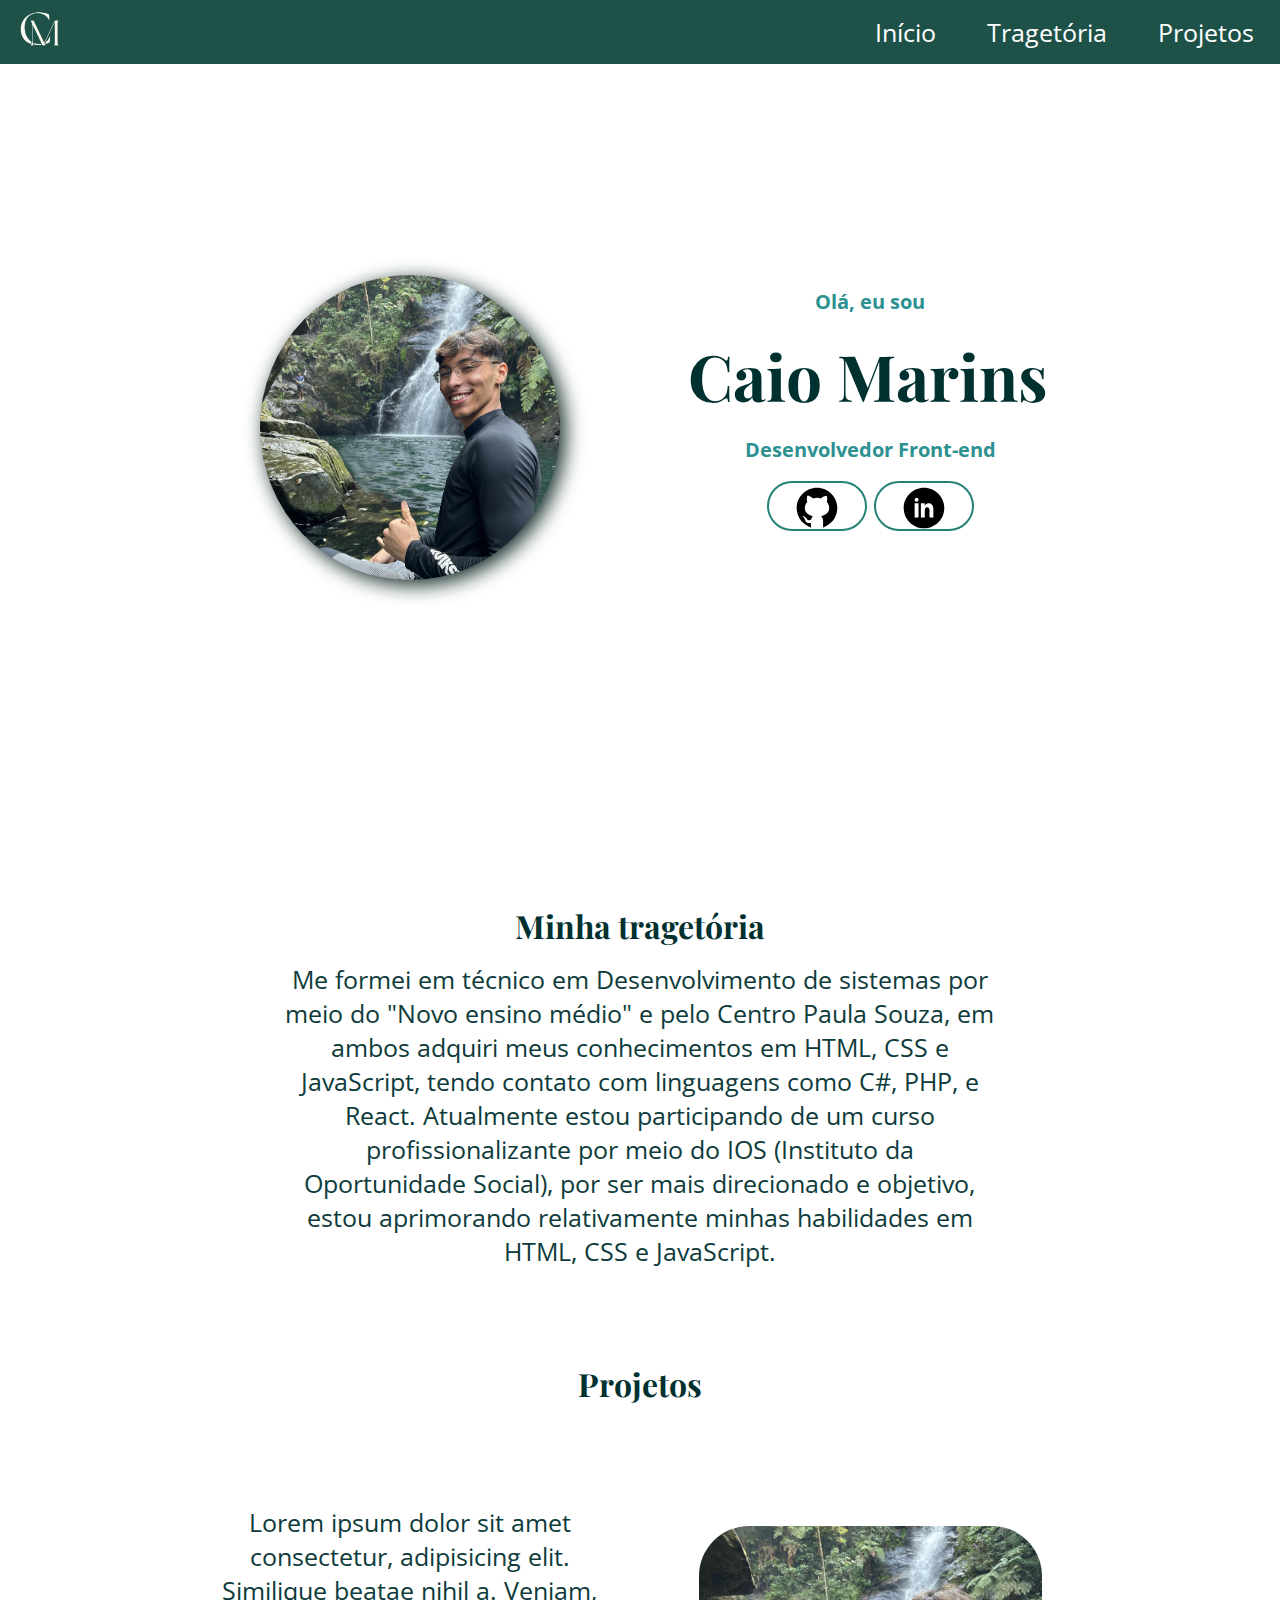
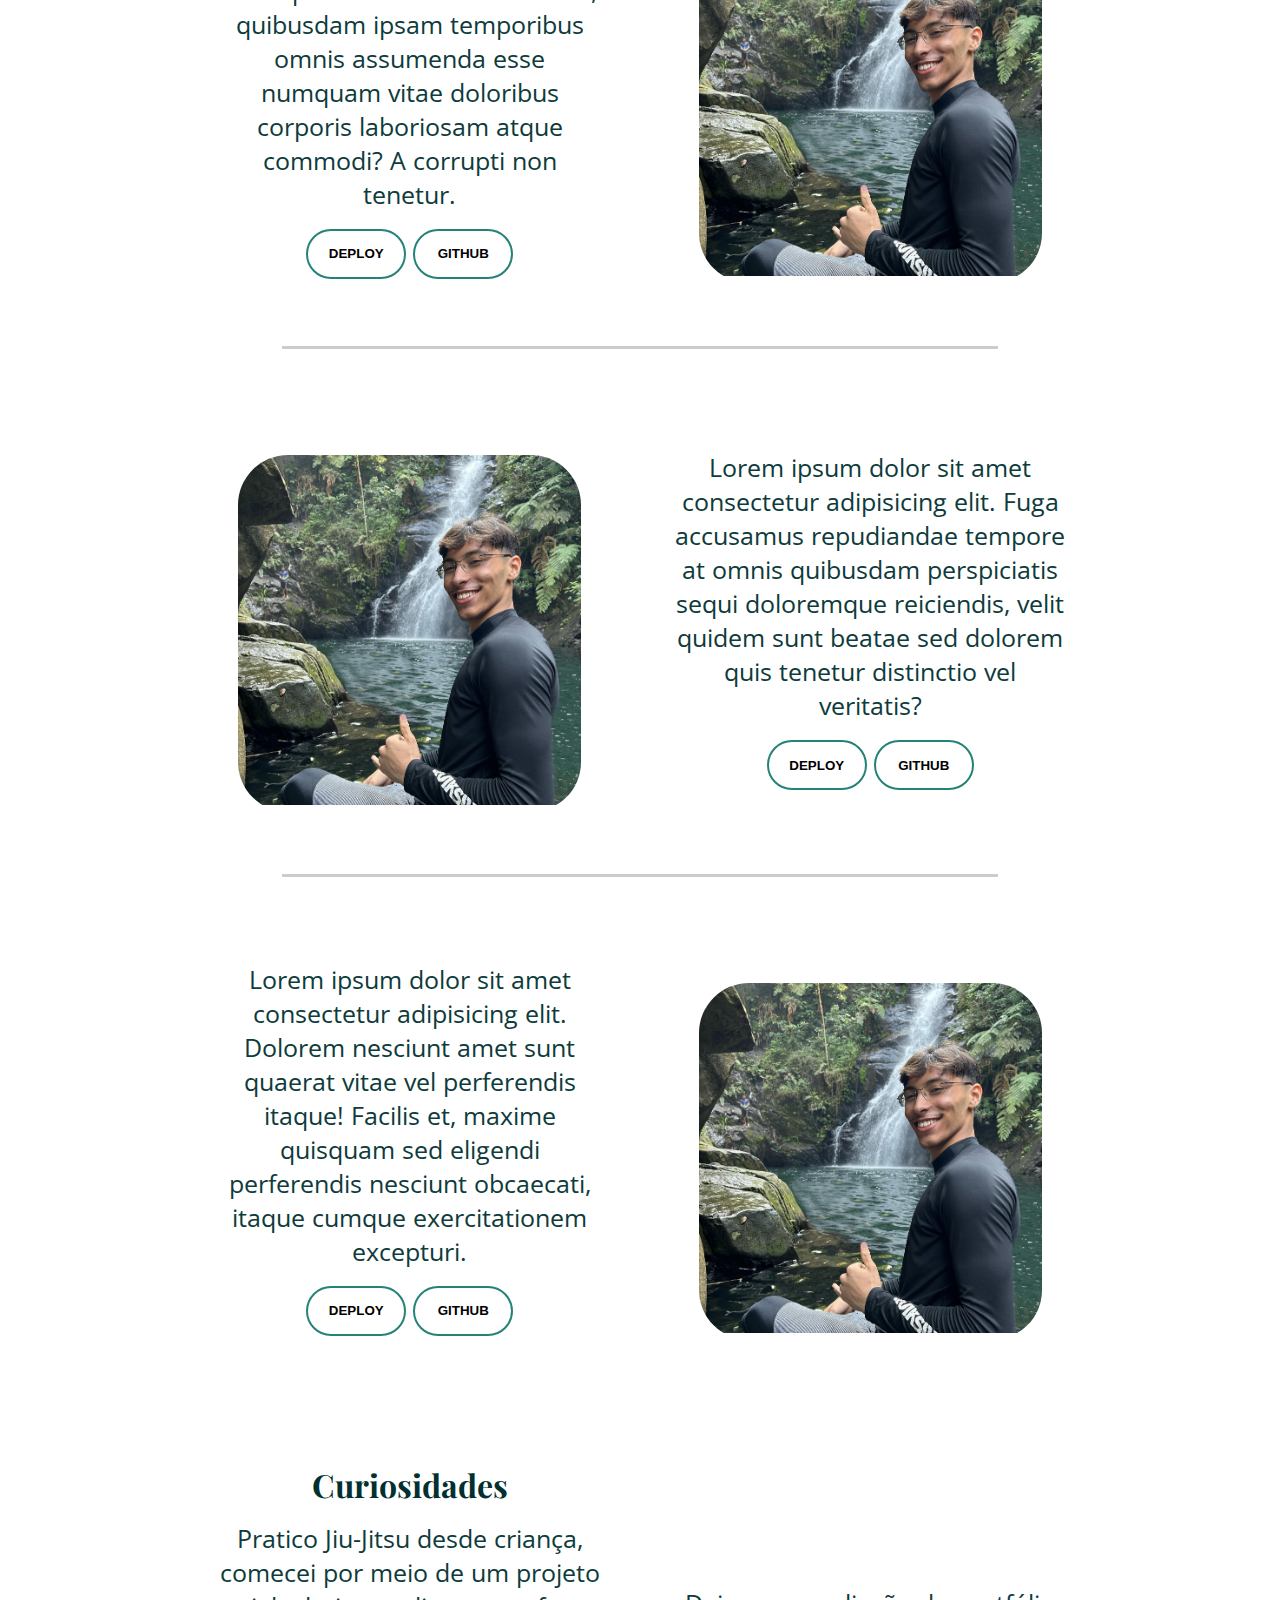
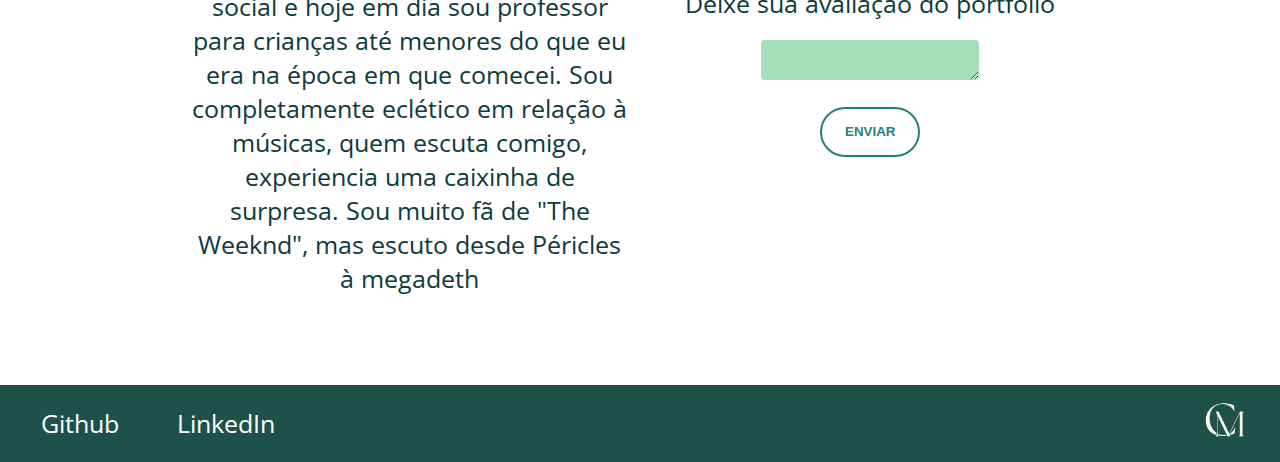
==== index.html @ 60c6ee81 "ajuste ordem dos projetos e responsividade da sessão" ====
<!DOCTYPE html>
<html lang="pt-br">

<head>
    <meta charset="UTF-8">
    <meta name="viewport" content="width=device-width, initial-scale=1.0">
    <title>Caio Marins</title>
    <link rel="stylesheet" href="./css/style.css">
    <link rel="stylesheet" href="./css/mediaquery.css">
</head>

<body>
    <header id="home">
        <nav >
            <a href="./index.html"><img src="./img/logo.png" class="logo" alt="logo"></a>
            <ul>
                <li><a href="#home">Início</a></li>
                <li><a href="#tragetoria">Tragetória</a></li>
                <li><a href="#projetos">Projetos</a></li>
            </ul>
        </nav>
    </header>
    <main>
        <div class="foto">
            <!-- primeiro quadrante do  grid -->
            <img src="./img/caio.png" alt="foto">
        </div>
        <section id="sobreMim">
            <!-- segundo quadrante do  grid -->
            <p class="dev">Olá, eu sou</p>
            <h1 class="cursor">Caio Marins</h1>
            <p class="dev">Desenvolvedor Front-end
            </p>
            <button>
                <a href="https://github.com/CaioMarinss" target="_blank"><svg xmlns="http://www.w3.org/2000/svg" x="0px"
                        y="0px" width="50px" height="50px" viewBox="0 0 64 64">
                        <path
                            d="M32 6C17.641 6 6 17.641 6 32c0 12.277 8.512 22.56 19.955 25.286-.592-.141-1.179-.299-1.755-.479V50.85c0 0-.975.325-2.275.325-3.637 0-5.148-3.245-5.525-4.875-.229-.993-.827-1.934-1.469-2.509-.767-.684-1.126-.686-1.131-.92-.01-.491.658-.471.975-.471 1.625 0 2.857 1.729 3.429 2.623 1.417 2.207 2.938 2.577 3.721 2.577.975 0 1.817-.146 2.397-.426.268-1.888 1.108-3.57 2.478-4.774-6.097-1.219-10.4-4.716-10.4-10.4 0-2.928 1.175-5.619 3.133-7.792C19.333 23.641 19 22.494 19 20.625c0-1.235.086-2.751.65-4.225 0 0 3.708.026 7.205 3.338C28.469 19.268 30.196 19 32 19s3.531.268 5.145.738c3.497-3.312 7.205-3.338 7.205-3.338.567 1.474.65 2.99.65 4.225 0 2.015-.268 3.19-.432 3.697C46.466 26.475 47.6 29.124 47.6 32c0 5.684-4.303 9.181-10.4 10.4 1.628 1.43 2.6 3.513 2.6 5.85v8.557c-.576.181-1.162.338-1.755.479C49.488 54.56 58 44.277 58 32 58 17.641 46.359 6 32 6zM33.813 57.93C33.214 57.972 32.61 58 32 58 32.61 58 33.213 57.971 33.813 57.93zM37.786 57.346c-1.164.265-2.357.451-3.575.554C35.429 57.797 36.622 57.61 37.786 57.346zM32 58c-.61 0-1.214-.028-1.813-.07C30.787 57.971 31.39 58 32 58zM29.788 57.9c-1.217-.103-2.411-.289-3.574-.554C27.378 57.61 28.571 57.797 29.788 57.9z">
                        </path>
                    </svg></a>
            </button>
            <button>
                <a href="https://www.linkedin.com/in/caio-marins-247633265/" target="_blank">
                    <svg xmlns="http://www.w3.org/2000/svg" x="0px" y="0px" width="50" height="50" viewBox="0 0 64 64">
                        <path
                            d="M32,6C17.641,6,6,17.641,6,32c0,14.359,11.641,26,26,26s26-11.641,26-26C58,17.641,46.359,6,32,6z M25,44h-5V26h5V44z M22.485,24h-0.028C20.965,24,20,22.888,20,21.499C20,20.08,20.995,19,22.514,19c1.521,0,2.458,1.08,2.486,2.499 C25,22.887,24.035,24,22.485,24z M44,44h-5v-9c0-3-1.446-4-3-4c-1.445,0-3,1-3,4v9h-5V26h5v3c0.343-0.981,1.984-3,5-3c4,0,6,3,6,8 V44z">
                        </path>
                    </svg>
                </a>
            </button>
        </section>
        <section id="tragetoria">
            <h2>Minha tragetória</h2>
            <p>Me formei em técnico em Desenvolvimento de sistemas por meio do "Novo ensino médio" e pelo Centro Paula
                Souza, em ambos adquiri meus conhecimentos em HTML, CSS e JavaScript, tendo contato com
                linguagens como C#, PHP, e React.
                Atualmente estou participando de um curso profissionalizante por meio do IOS (Instituto da Oportunidade
                Social), por ser mais direcionado e objetivo, estou aprimorando relativamente minhas habilidades em
                HTML, CSS e JavaScript.</p>
        </section>
        <section id="projetos">
            <h2>Projetos</h2>
            
                <div class="item-projeto" id="item1">
                    <img src="./img/caio.png" alt="foto do projeto">
                </div>
                <div class="item-texto" id="txt1">
                    <p>
                        Lorem ipsum dolor sit amet consectetur, adipisicing elit. Similique beatae nihil a. Veniam,
                        quibusdam ipsam temporibus omnis assumenda esse numquam vitae doloribus corporis laboriosam atque
                        commodi? A corrupti non tenetur.
                    </p>
                    <button>
                        <a href="https://github.com/CaioMarinss" target="_blank">Deploy</a> <!-- link do site no ar-->
                    </button>
                    <button>
                        <a href="https://github.com/CaioMarinss" target="_blank">Github</a> <!-- link do repositorio-->
                    </button>
                </div>

            <div class="divider " id="d1"></div>

            <div class="item-projeto" id="item2">
                <img src="./img/caio.png" alt="foto do projeto">
            </div>
            
            <div class="item-texto" id="txt2">
                <p>
                    Lorem ipsum dolor sit amet consectetur adipisicing elit. Fuga accusamus repudiandae tempore at omnis quibusdam perspiciatis sequi doloremque reiciendis, velit quidem sunt beatae sed dolorem quis tenetur distinctio vel veritatis?
                </p>
                <button>
                    <a href="https://github.com/CaioMarinss" target="_blank">Deploy</a> <!-- link do site no ar-->
                </button>
                <button>
                    <a href="https://github.com/CaioMarinss" target="_blank">Github</a> <!-- link do repositorio-->
                </button>
            </div>

            <div class="divider" id="d2"></div>

            <div class="item-projeto" id="item3">
                <img src="./img/caio.png" alt="foto do projeto">
            </div>
            <div class="item-texto" id="txt3">
                <p>
                    Lorem ipsum dolor sit amet consectetur adipisicing elit. Dolorem nesciunt amet sunt quaerat vitae vel perferendis itaque! Facilis et, maxime quisquam sed eligendi perferendis nesciunt obcaecati, itaque cumque exercitationem excepturi.
                </p>
                <button>
                    <a href="https://github.com/CaioMarinss" target="_blank">Deploy</a> <!-- link do site no ar-->
                </button>
                <button>
                    <a href="https://github.com/CaioMarinss" target="_blank">Github</a> <!-- link do repositorio-->
                </button>
            </div>
            
        </section>
        <section id="curiosidades">
            <h2>Curiosidades</h2>
            <p>Pratico Jiu-Jitsu desde criança, comecei por meio de um projeto social e hoje em dia sou professor para
                crianças até menores do que eu era na época em que comecei.
                Sou completamente eclético em relação à músicas, quem escuta comigo, experiencia uma caixinha de
                surpresa. Sou muito fã de "The Weeknd", mas escuto desde Péricles à megadeth</p>
        </section>
        <section id="contato">

            <form action="https://api.staticforms.xyz/submit" method="post">
                <label for="message">Deixe sua avaliação do portfólio</label> <br>
                <textarea name="message" id="message" cols="30" rows="10" required></textarea><br>
                <button type="submit">Enviar</button>

                <input type="hidden" name="accessKey" value="ad0e48c4-7fee-4f37-896e-e7212d69f35a">
                <input type="hidden" name="redirectTo"
                    value="https://caiomarinss.github.io/portfolio/html/obrigado.html">
            </form>
        </section>
    </main>
    <footer>
        <ul>
            <li><a href="https://github.com/CaioMarinss" target="_blank">Github</a></li>
            <li><a href="https://www.linkedin.com/in/caio-marins-247633265/" target="_blank">LinkedIn</a></li>
        </ul>
        <a href="./index.html"><img src="./img/logo.png" class="logo" alt="logo"></a>
    </footer>
</body>

</html>
---- css/style.css ----
@import url('https://fonts.googleapis.com/css2?family=Open+Sans:ital,wght@0,300..800;1,300..800&family=Playfair+Display:ital,wght@0,400..900;1,400..900&display=swap');

* {
    margin: 0;
    padding: 0;
    box-sizing: border-box;
    /* cores de background */
    --background: #1e5249;
    --background-body: #ffffff;
    --background-button: white;
    /* cores de texto */
    --titles-color: #013030;
    --p-color: #2e9191;
    --details-color: white;
    /* demais */
    --button-border: rgba(36, 130, 119, 1);
}

body {
    display: flex;
    flex-direction: column;
    flex: 1;
    /* background: rgb(153, 226, 180);
    background: radial-gradient(circle, rgba(153, 226, 180, 1) 11%, rgb(27, 100, 92) 100%); */
    background-color: var(--background-body);
    color: #0e3b3b;
    font-family: "Open Sans", sans-serif;
    font-size: 25px;
}

nav {
    position: fixed;
    width: 100vw;
    display: flex;
    background-color: var(--background);
    justify-content: space-between;
    align-items: center;
    z-index: 1;

    & ul {
        display: flex;
        align-items: center;
    }
}



main {
    display: grid;
    gap: 25px;
    row-gap: 5vh;
    margin: 0 auto 10vh;
    width: 70vw;
    grid-template-columns: 1fr 1fr;
    grid-template-rows: 90vh 1fr auto 1fr;
    text-align: center;
    align-items: center;

    & .foto {
        display: flex;
        flex-direction: column;
        align-items: center;
        justify-content: center;

        & img {
            max-width: 450px;
            border-radius: 100%;
            filter: drop-shadow(5px 5px 10px #0e2723);
        }
    }

    /* posições no grid */
    & #sobreMim {

        grid-column: 2/3;
        grid-row: 1/2;
    }

    & #tragetoria {
        grid-column: 1/3;
        grid-row: 2/3;
    }

    & #projetos {
        grid-column: 1/3;
        grid-row: 3/4;
    }
}

footer {
    background-color: var(--background);
    padding: 15px;
    color: var(--details-color);
    display: flex;
    justify-content: space-between;
    align-items: center;

    & .logo {
        margin-right: 20px;
    }
}


h1,
h2 {
    color: var(--titles-color);
    font-family: "Playfair Display", serif;
}

h1 {
    font-size: 4rem;
    animation:
        saltos 5s steps(30) 1s 1 normal both,
        piscapisca 700ms infinite normal;
}

h2 {
    font-size: 2rem;
    margin: 15px auto;

}

a {
    text-decoration: none;
    color: var(--details-color);

}

li {
    display: inline;
    margin: 15px 2vw;

}

button {

    display: inline-block;
    cursor: pointer;
    border-radius: 500px;
    border: 2px solid var(--button-border);
    min-width: 100px;
    text-transform: uppercase;
    font-weight: 700;
    text-align: center;
    background-color: var(--background-button);
    height: 50px;
    color: var(--button-border);

    &:hover {
        transition: transform .2s;
        transform: scale(1.2);
    }
}





textarea {

    width: 50%;
    color: rgb(36, 35, 42);
    height: 40px;
    border-radius: 4px;
    border: none;
    background: rgb(163, 224, 185);
    transition: all 0.1s ease 0s;
    margin: 20px auto;
}

#tragetoria {
    width: 80%;
    margin: 0 auto;
}

#projetos {
    display: grid;
    grid-template-columns: 1fr 1fr;
    grid-template-rows: auto 1fr auto 1fr auto 1fr;
    grid-template-areas: 
    "h2 h2"
    "item2 item1"
    "divider1 divider1"
    "item3 item4    "
    "divider2 divider2"
    "item6 item5"
    ;
    /*Attencion*/
    gap: 25px;
    row-gap: 5vh;
    margin: 0 auto 5vh;
    text-align: center;
    align-items: center;

    & .item-projeto {
        border-radius: 50px;
        overflow: hidden;
        margin: 10% auto 0;
        & img{
            max-width: 350px;
            max-height: 350px;
        }


        & .card {
            overflow: hidden;
            color: #000;
            background-color: #000;
            width: 350px;
        }

        & .card__img {
            width: 100%;
            height: 100%;
            object-fit: cover;
        }

    }

    & .item-texto {
        padding: 5%;
        margin: 0 auto;

        & button>a {
            color: #000;
            font-weight: 750;
        }
    }

    & #item1{
        grid-area: item1;
    }
    & #txt1{
        grid-area: item2;
    }
    & #item2{
        grid-area: item3;
    }
    & #txt2{
        grid-area: item4;
    }
    & #item3{
        grid-area: item5;
    }
    & #txt3{
        grid-area: item6;
    }
    & .divider {
    grid-column: 1/3;
    height: 3px;
    width: 80%;
    background-color: rgba(0, 0, 0, .2);
    margin: 0 auto;
    }
    & #d1{
        grid-column: 1/3;
        grid-area: divider1;
    }
    & #d2{
        grid-column: 1/3;
        grid-area: divider2;
    }
    

    & p{
        margin: 2vh auto;
    }

    & h2 {
        grid-column: 1/3;
    }

}


.logo {
    max-width: 50px;
    height: 40px;
    margin-left: 20px;
}

.dev {
    font-weight: 700;
    color: var(--p-color);
    position: relative;
    margin: 2vh auto;
    width: 80%;

}

.cursor {
    position: relative;
    margin: 0 auto;
    border-right: 5px solid rgba(255, 255, 255, .75);
    white-space: nowrap;
    overflow: hidden;
}

/* animações */
@keyframes saltos {
    from {
        width: 0;
    }

    to {
        width: 100%;
    }
}

@keyframes piscapisca {
    from {
        border-right-color: rgba(255, 255, 255, .75);
    }

    to {
        border-right-color: transparent;
    }
}
---- css/mediaquery.css ----
/* media queryes */
@media (max-width: 1300px) {
    main {
        & .foto {
            & img {
                margin-top: 5vh;
                max-width: 300px;
            }
        }

        & .dev {
            font-size: 20px;
        }
    }
}

@media (max-width: 1100px) {
    nav {
        position: relative;
    }

    main {
        display: inline;

        & .foto {
            & img {
                max-width: 250px;
            }
        }

        & h1 {
            font-size: 3.5rem;
        }

        & section {
            margin: 10% auto;
        }

        & #projetos {
            display: inline;

            & .item-projeto>img {
                border-radius: 50px;
                max-width: 300px;
                max-height: 300px;
            }
        }
    }

    body {
        font-size: 20px;
    }
}

@media (max-width: 600px) {
    main {
        & .foto>img {
            max-width: 200px;
        }

        & h1 {
            font-size: 2.5rem;
        }
        & #projetos {
            display: inline;
    
            & .item-projeto > img {
                border-radius: 50px;
                max-width: 200px;
                max-height: 200px;
            }
        }
    }
    
    body {
        font-size: 15px;
    }

    #salsicha {
        max-width: 255px;
    }
}
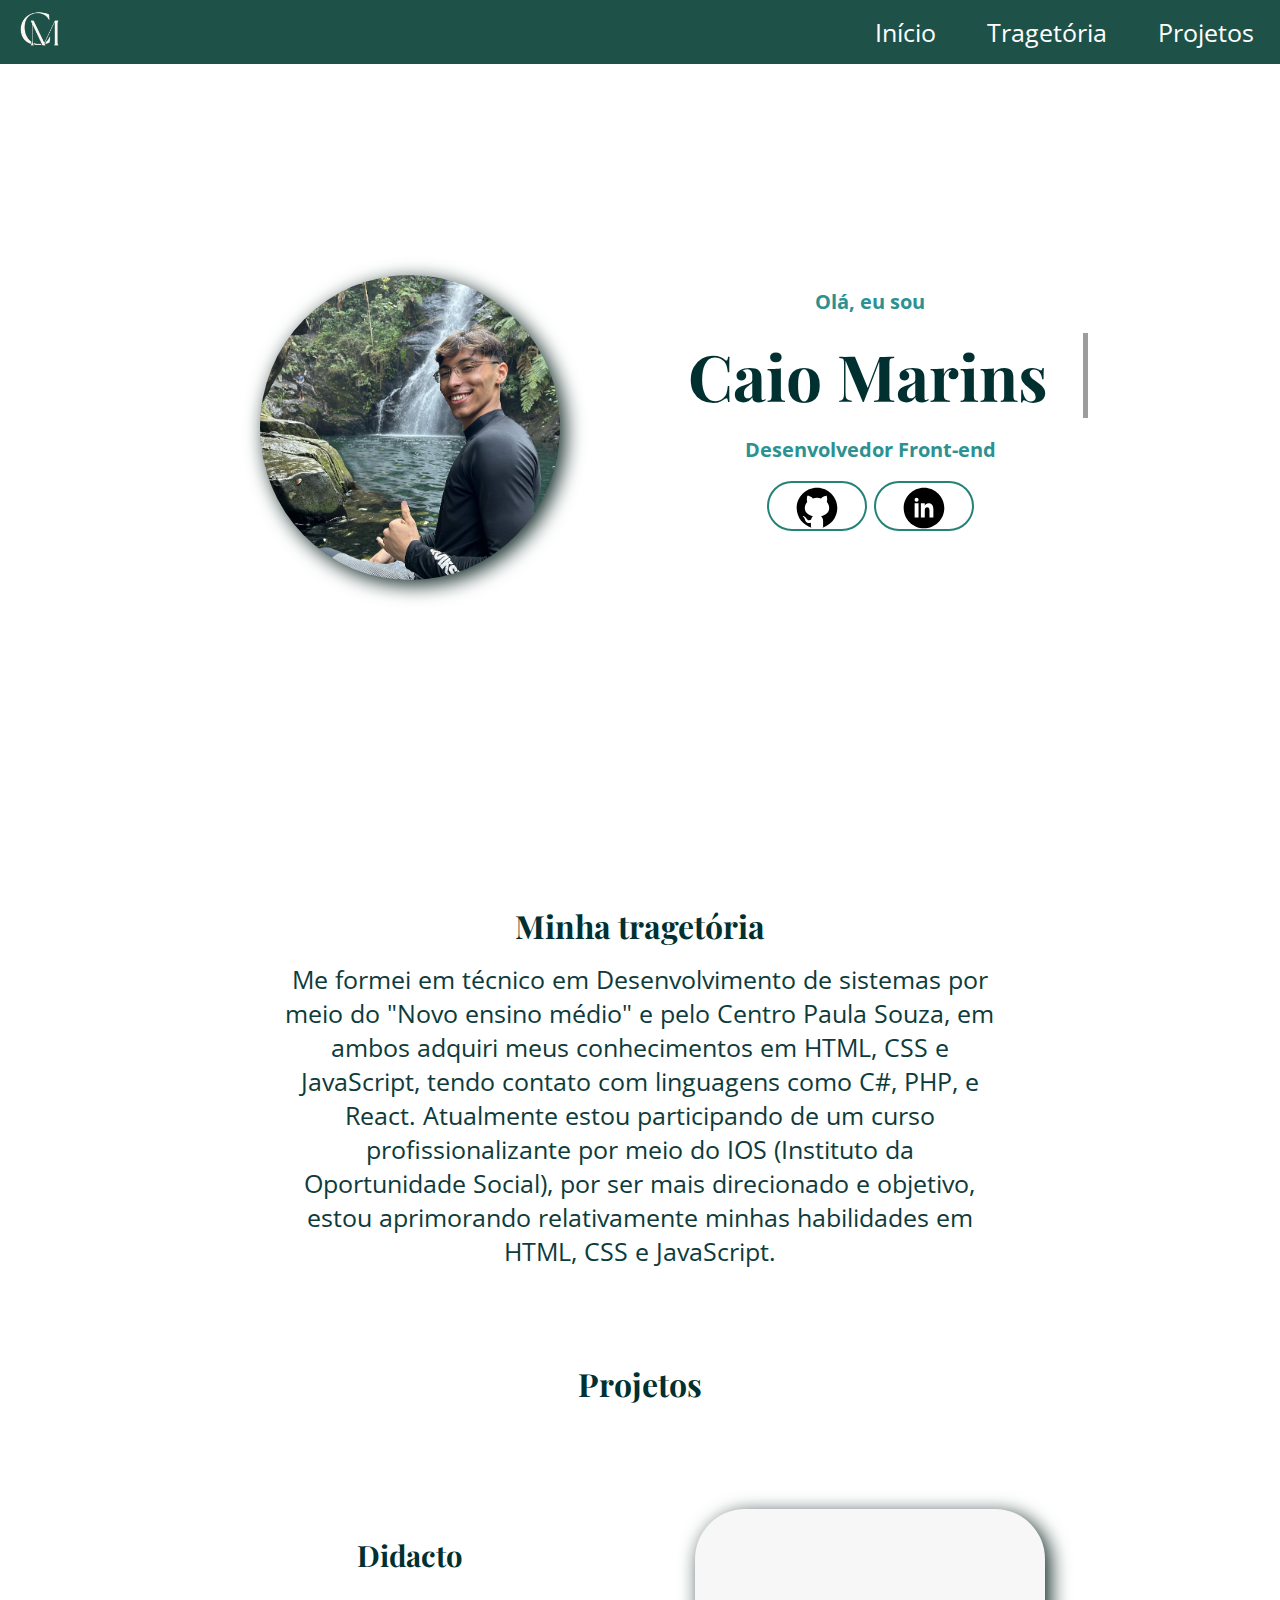
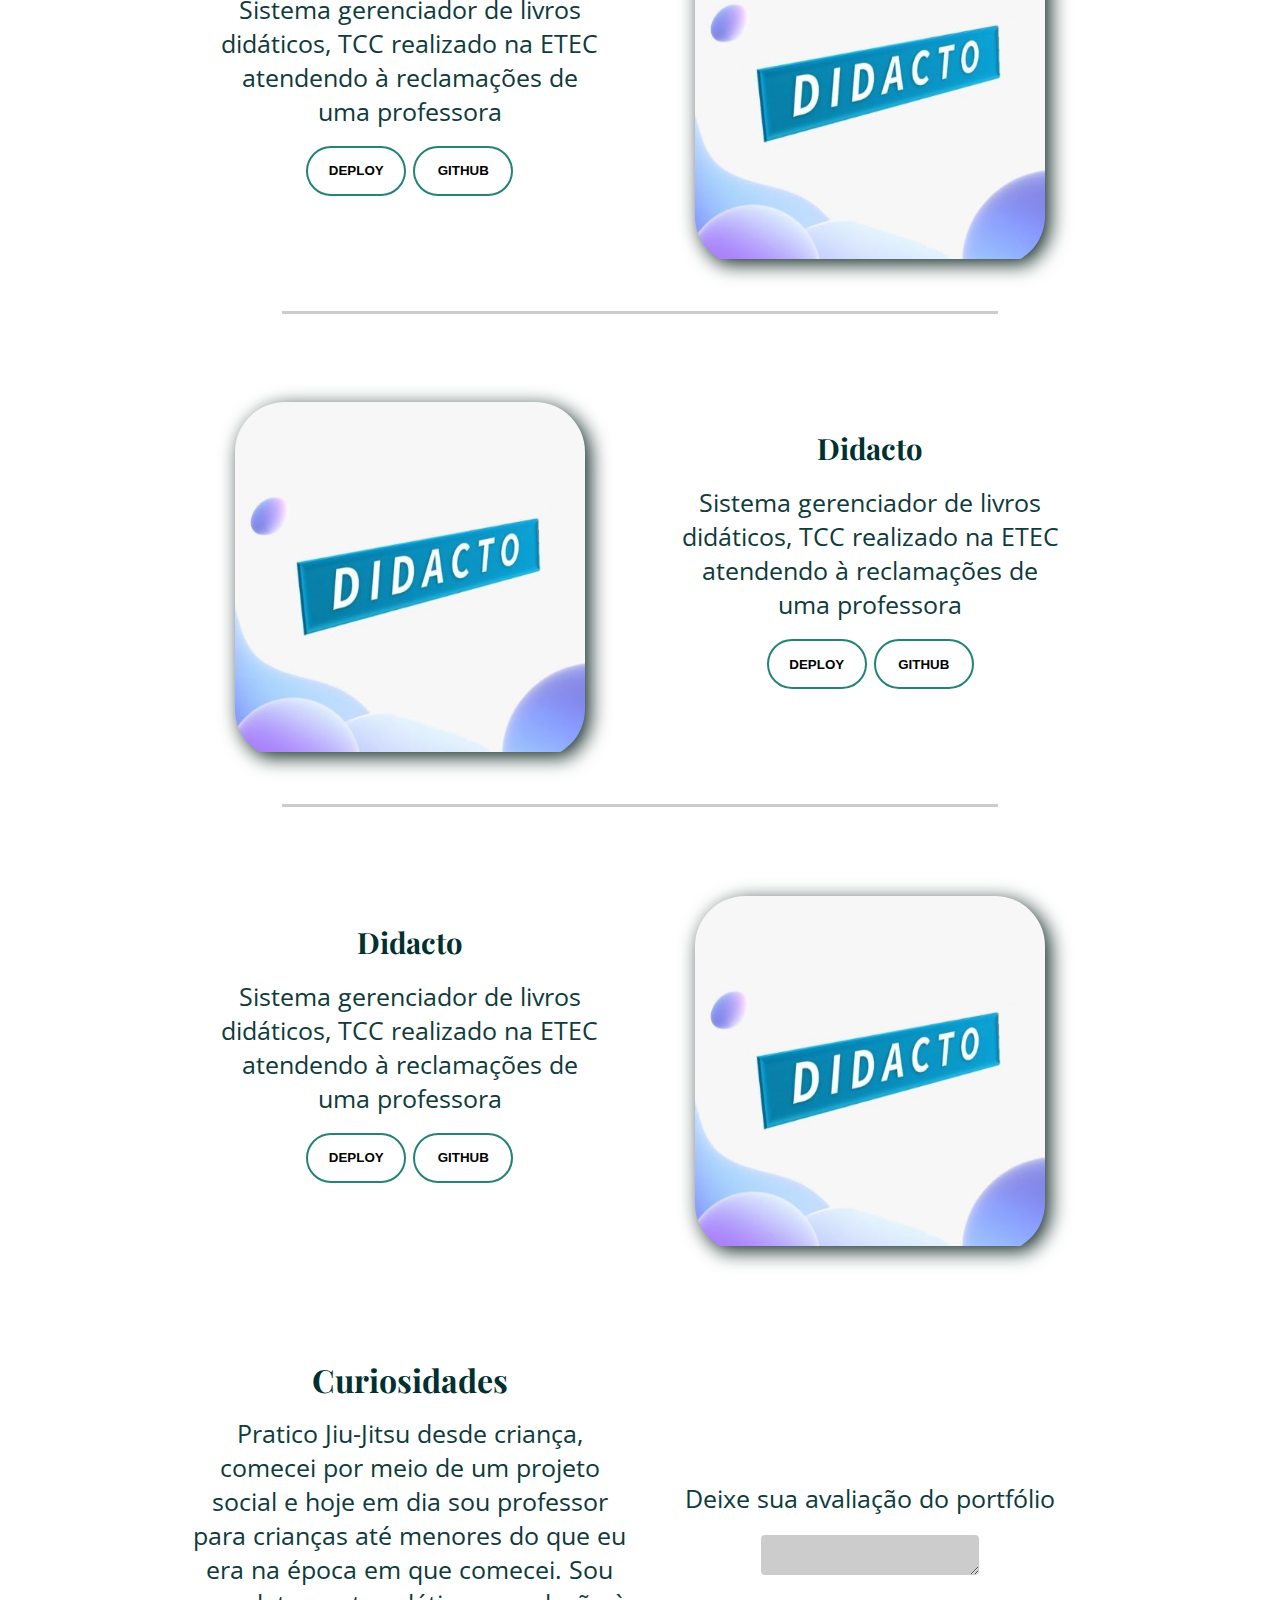
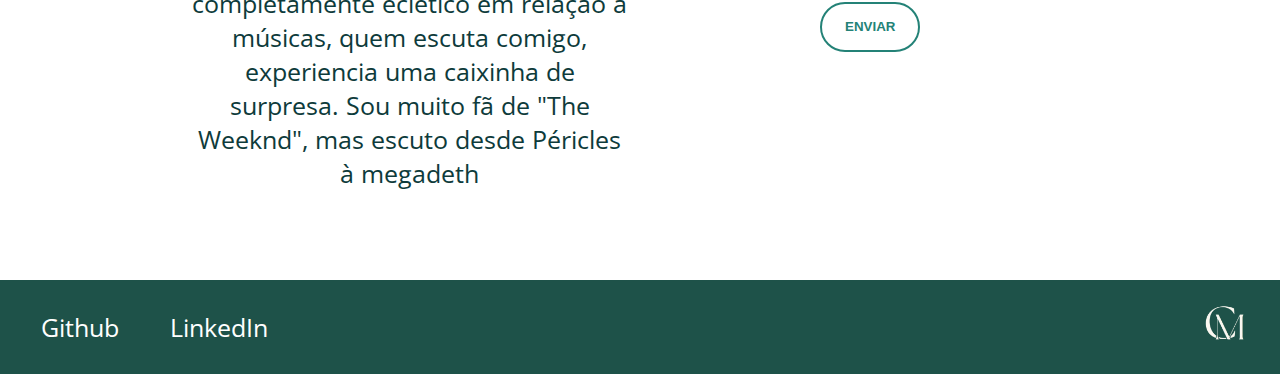
==== commit ddbe51dc: "inclusão do projeto" ====
--- a/index.html
+++ b/index.html
@@ -62,55 +62,50 @@
             <h2>Projetos</h2>
             
                 <div class="item-projeto" id="item1">
-                    <img src="./img/caio.png" alt="foto do projeto">
+                    <img src="./img/didacto.jpg" alt="foto do projeto">
                 </div>
                 <div class="item-texto" id="txt1">
-                    <p>
-                        Lorem ipsum dolor sit amet consectetur, adipisicing elit. Similique beatae nihil a. Veniam,
-                        quibusdam ipsam temporibus omnis assumenda esse numquam vitae doloribus corporis laboriosam atque
-                        commodi? A corrupti non tenetur.
-                    </p>
+                    <h3>Didacto</h3>
+                    <p>Sistema gerenciador de livros didáticos, TCC realizado na ETEC atendendo à reclamações de uma professora</p>
                     <button>
-                        <a href="https://github.com/CaioMarinss" target="_blank">Deploy</a> <!-- link do site no ar-->
+                        <a href="https://livraria-tcc.vercel.app/" target="_blank">Deploy</a> <!-- link do site no ar-->
                     </button>
                     <button>
-                        <a href="https://github.com/CaioMarinss" target="_blank">Github</a> <!-- link do repositorio-->
+                        <a href="https://github.com/CaioMarinss/Livraria-TCC" target="_blank">Github</a> <!-- link do repositorio-->
                     </button>
                 </div>
 
             <div class="divider " id="d1"></div>
 
             <div class="item-projeto" id="item2">
-                <img src="./img/caio.png" alt="foto do projeto">
+                <img src="./img/didacto.jpg" alt="foto do projeto">
             </div>
             
             <div class="item-texto" id="txt2">
-                <p>
-                    Lorem ipsum dolor sit amet consectetur adipisicing elit. Fuga accusamus repudiandae tempore at omnis quibusdam perspiciatis sequi doloremque reiciendis, velit quidem sunt beatae sed dolorem quis tenetur distinctio vel veritatis?
-                </p>
-                <button>
-                    <a href="https://github.com/CaioMarinss" target="_blank">Deploy</a> <!-- link do site no ar-->
-                </button>
-                <button>
-                    <a href="https://github.com/CaioMarinss" target="_blank">Github</a> <!-- link do repositorio-->
-                </button>
+                <h3>Didacto</h3>
+                    <p>Sistema gerenciador de livros didáticos, TCC realizado na ETEC atendendo à reclamações de uma professora</p>
+                    <button>
+                        <a href="https://livraria-tcc.vercel.app/" target="_blank">Deploy</a> <!-- link do site no ar-->
+                    </button>
+                    <button>
+                        <a href="https://github.com/CaioMarinss/Livraria-TCC" target="_blank">Github</a> <!-- link do repositorio-->
+                    </button>
             </div>
 
             <div class="divider" id="d2"></div>
 
             <div class="item-projeto" id="item3">
-                <img src="./img/caio.png" alt="foto do projeto">
+                <img src="./img/didacto.jpg" alt="foto do projeto">
             </div>
             <div class="item-texto" id="txt3">
-                <p>
-                    Lorem ipsum dolor sit amet consectetur adipisicing elit. Dolorem nesciunt amet sunt quaerat vitae vel perferendis itaque! Facilis et, maxime quisquam sed eligendi perferendis nesciunt obcaecati, itaque cumque exercitationem excepturi.
-                </p>
-                <button>
-                    <a href="https://github.com/CaioMarinss" target="_blank">Deploy</a> <!-- link do site no ar-->
-                </button>
-                <button>
-                    <a href="https://github.com/CaioMarinss" target="_blank">Github</a> <!-- link do repositorio-->
-                </button>
+                <h3>Didacto</h3>
+                    <p>Sistema gerenciador de livros didáticos, TCC realizado na ETEC atendendo à reclamações de uma professora</p>
+                    <button>
+                        <a href="https://livraria-tcc.vercel.app/" target="_blank">Deploy</a> <!-- link do site no ar-->
+                    </button>
+                    <button>
+                        <a href="https://github.com/CaioMarinss/Livraria-TCC" target="_blank">Github</a> <!-- link do repositorio-->
+                    </button>
             </div>
             
         </section>
--- a/css/style.css
+++ b/css/style.css
@@ -13,6 +13,7 @@
     --p-color: #2e9191;
     --details-color: white;
     /* demais */
+    --sombras: #0e2723;
     --button-border: rgba(36, 130, 119, 1);
 }
 
@@ -20,8 +21,6 @@
     display: flex;
     flex-direction: column;
     flex: 1;
-    /* background: rgb(153, 226, 180);
-    background: radial-gradient(circle, rgba(153, 226, 180, 1) 11%, rgb(27, 100, 92) 100%); */
     background-color: var(--background-body);
     color: #0e3b3b;
     font-family: "Open Sans", sans-serif;
@@ -37,53 +36,47 @@
     align-items: center;
     z-index: 1;
 
-    & ul {
-        display: flex;
-        align-items: center;
-    }
-}
-
-
+}
+
+ul {
+    display: flex;
+    align-items: center;
+}
 
 main {
     display: grid;
-    gap: 25px;
-    row-gap: 5vh;
+    gap: 5vh 25px;
     margin: 0 auto 10vh;
     width: 70vw;
-    grid-template-columns: 1fr 1fr;
+    grid-template-columns: repeat(2, 1fr);
     grid-template-rows: 90vh 1fr auto 1fr;
     text-align: center;
     align-items: center;
 
-    & .foto {
+    .foto {
         display: flex;
         flex-direction: column;
         align-items: center;
         justify-content: center;
 
-        & img {
+        img {
             max-width: 450px;
             border-radius: 100%;
-            filter: drop-shadow(5px 5px 10px #0e2723);
+            filter: drop-shadow(5px 5px 10px var(--sombras));
         }
     }
 
     /* posições no grid */
-    & #sobreMim {
-
-        grid-column: 2/3;
-        grid-row: 1/2;
-    }
-
-    & #tragetoria {
-        grid-column: 1/3;
-        grid-row: 2/3;
-    }
-
-    & #projetos {
-        grid-column: 1/3;
-        grid-row: 3/4;
+    #sobreMim {
+        grid-area: 1 / 2 / 2 / 3;
+    }
+
+    #tragetoria {
+        grid-area: 2 / 1 / 3 / 3;
+    }
+
+    #projetos {
+        grid-area: 3 / 1 / 4 / 3;
     }
 }
 
@@ -95,14 +88,15 @@
     justify-content: space-between;
     align-items: center;
 
-    & .logo {
+    .logo {
         margin-right: 20px;
     }
 }
 
 
 h1,
-h2 {
+h2,
+h3 {
     color: var(--titles-color);
     font-family: "Playfair Display", serif;
 }
@@ -152,20 +146,16 @@
     }
 }
 
-
-
-
-
 textarea {
 
     width: 50%;
-    color: rgb(36, 35, 42);
     height: 40px;
     border-radius: 4px;
     border: none;
-    background: rgb(163, 224, 185);
-    transition: all 0.1s ease 0s;
+    background-color: rgba(0, 0, 0, .2);
+    color: rgb(36, 35, 42);
     margin: 20px auto;
+    transition: all 0.1s ease;
 }
 
 #tragetoria {
@@ -175,98 +165,72 @@
 
 #projetos {
     display: grid;
-    grid-template-columns: 1fr 1fr;
+    grid-template-columns: repeat(2, 1fr);
     grid-template-rows: auto 1fr auto 1fr auto 1fr;
-    grid-template-areas: 
-    "h2 h2"
-    "item2 item1"
-    "divider1 divider1"
-    "item3 item4    "
-    "divider2 divider2"
-    "item6 item5"
+    grid-template-areas:
+        "h2 h2"
+        "item2 item1"
+        "divider1 divider1"
+        "item3 item4    "
+        "divider2 divider2"
+        "item6 item5"
     ;
-    /*Attencion*/
-    gap: 25px;
-    row-gap: 5vh;
+    gap: 5vh 25px;
     margin: 0 auto 5vh;
-    text-align: center;
-    align-items: center;
-
-    & .item-projeto {
+    align-items: center;
+
+    .item-projeto {
         border-radius: 50px;
         overflow: hidden;
         margin: 10% auto 0;
-        & img{
+        filter: drop-shadow(5px 5px 10px var(--sombras));
+            img {
             max-width: 350px;
             max-height: 350px;
         }
 
-
-        & .card {
-            overflow: hidden;
-            color: #000;
-            background-color: #000;
-            width: 350px;
-        }
-
-        & .card__img {
-            width: 100%;
-            height: 100%;
-            object-fit: cover;
-        }
-
-    }
-
-    & .item-texto {
+    }
+
+    .item-texto {
         padding: 5%;
         margin: 0 auto;
 
-        & button>a {
+        button a {
             color: #000;
             font-weight: 750;
         }
     }
-
-    & #item1{
-        grid-area: item1;
-    }
-    & #txt1{
-        grid-area: item2;
-    }
-    & #item2{
-        grid-area: item3;
-    }
-    & #txt2{
-        grid-area: item4;
-    }
-    & #item3{
-        grid-area: item5;
-    }
-    & #txt3{
-        grid-area: item6;
-    }
+    
+    #item1 { grid-area: item1; }
+    #txt1 { grid-area: item2; }
+    #item2 { grid-area: item3; }
+    #txt2 { grid-area: item4; }
+    #item3 { grid-area: item5; }
+    #txt3 { grid-area: item6; }
+
     & .divider {
-    grid-column: 1/3;
-    height: 3px;
-    width: 80%;
-    background-color: rgba(0, 0, 0, .2);
-    margin: 0 auto;
-    }
-    & #d1{
+        grid-column: 1/3;
+        height: 3px;
+        width: 80%;
+        background-color: rgba(0, 0, 0, .2);
+        margin: 0 auto;
+    }
+
+    & #d1 {
         grid-column: 1/3;
         grid-area: divider1;
     }
-    & #d2{
+
+    & #d2 {
         grid-column: 1/3;
         grid-area: divider2;
     }
-    
-
-    & p{
+
+    p {
         margin: 2vh auto;
     }
 
-    & h2 {
+    h2 {
         grid-column: 1/3;
     }
 
@@ -291,28 +255,18 @@
 .cursor {
     position: relative;
     margin: 0 auto;
-    border-right: 5px solid rgba(255, 255, 255, .75);
+    border-right: 5px solid rgba(124, 124, 124, 0.75);
     white-space: nowrap;
     overflow: hidden;
 }
 
 /* animações */
 @keyframes saltos {
-    from {
-        width: 0;
-    }
-
-    to {
-        width: 100%;
-    }
+    from { width: 0; }
+    to { width: 100%; }
 }
 
 @keyframes piscapisca {
-    from {
-        border-right-color: rgba(255, 255, 255, .75);
-    }
-
-    to {
-        border-right-color: transparent;
-    }
+    from { border-right-color: rgba(124, 124, 124, 0.75); }
+    to { border-right-color: transparent; }
 }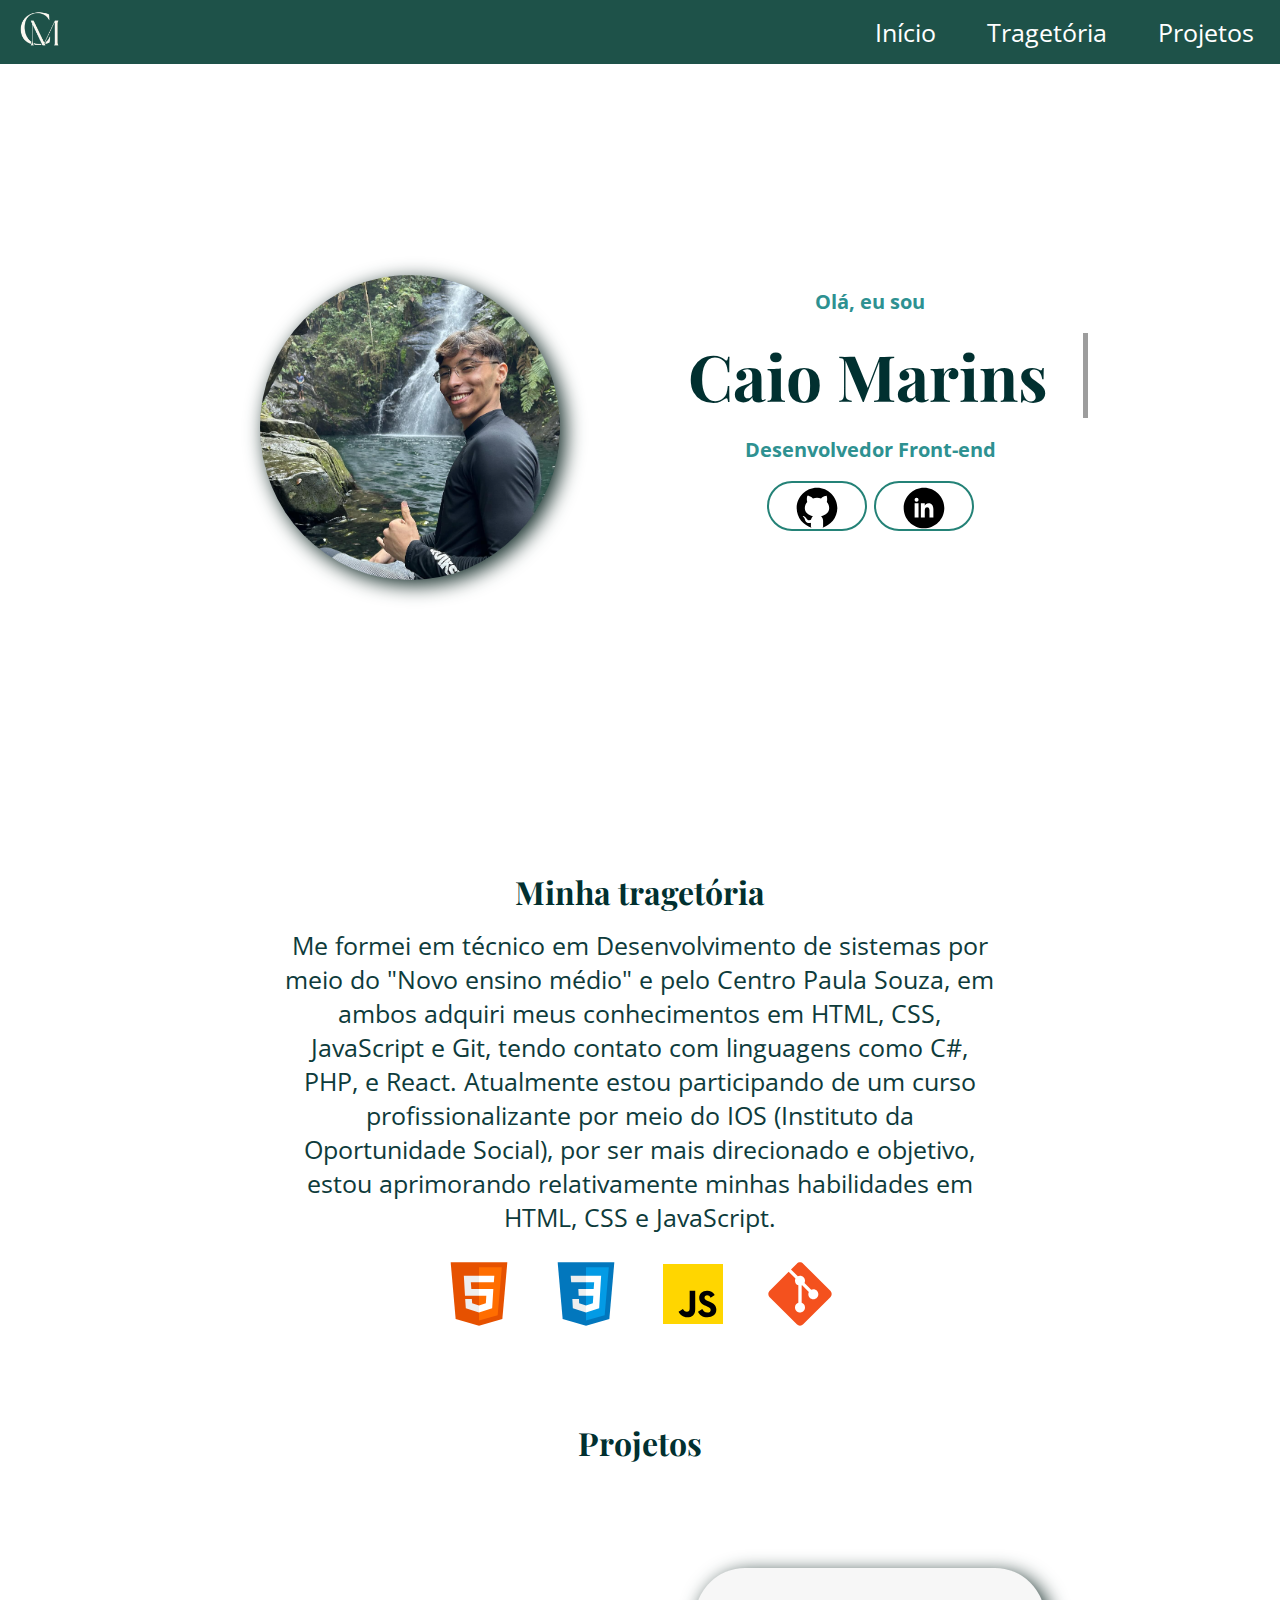
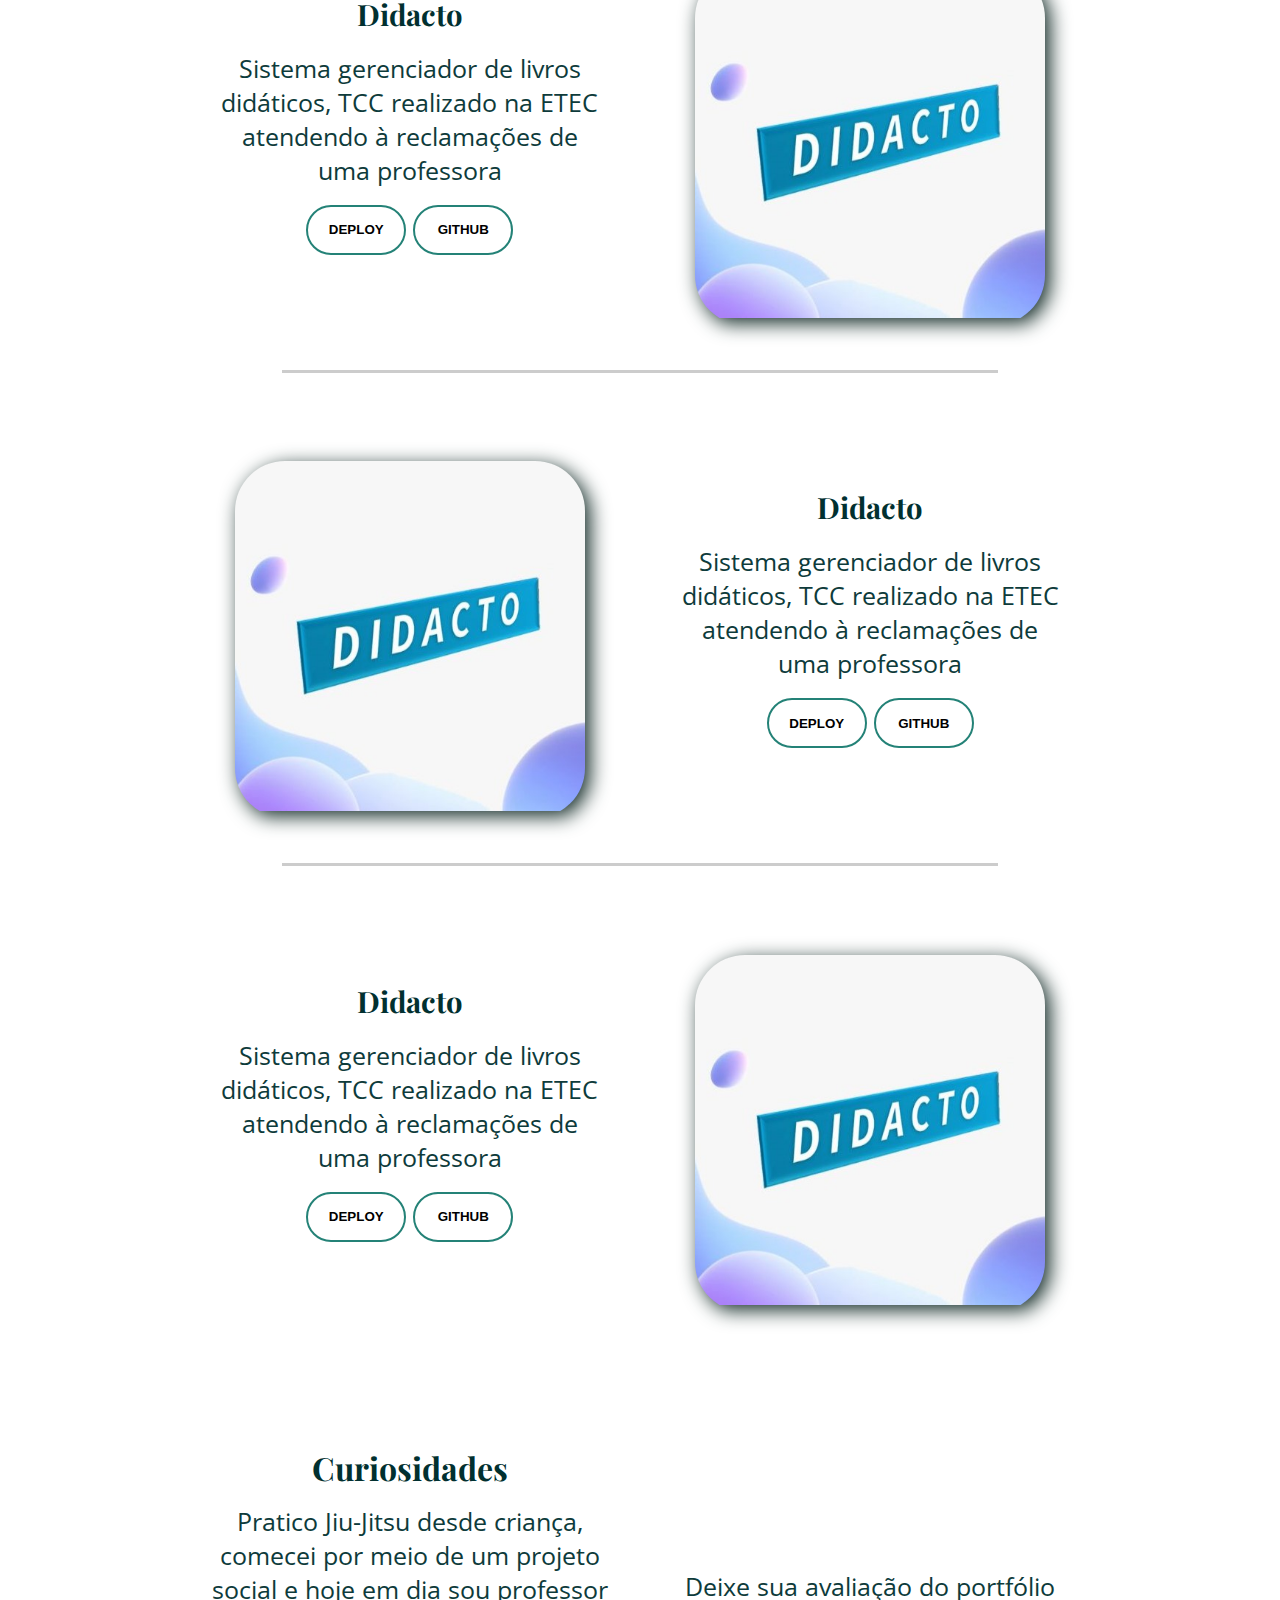
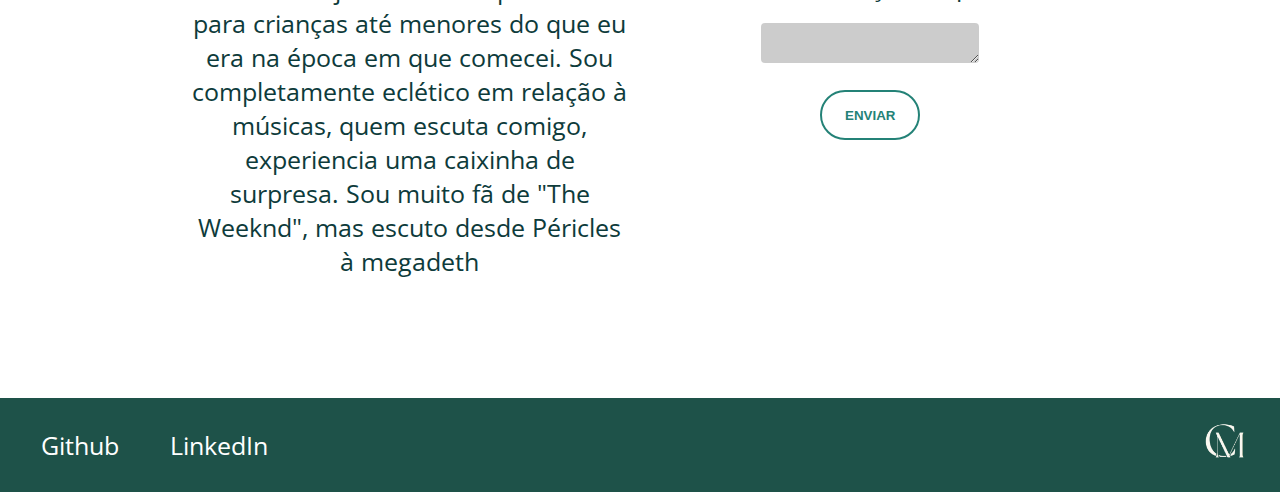
==== commit a0e8436b: "implementação linguagens utilizadas" ====
--- a/index.html
+++ b/index.html
@@ -11,7 +11,7 @@
 
 <body>
     <header id="home">
-        <nav >
+        <nav>
             <a href="./index.html"><img src="./img/logo.png" class="logo" alt="logo"></a>
             <ul>
                 <li><a href="#home">Início</a></li>
@@ -52,44 +52,80 @@
         <section id="tragetoria">
             <h2>Minha tragetória</h2>
             <p>Me formei em técnico em Desenvolvimento de sistemas por meio do "Novo ensino médio" e pelo Centro Paula
-                Souza, em ambos adquiri meus conhecimentos em HTML, CSS e JavaScript, tendo contato com
+                Souza, em ambos adquiri meus conhecimentos em HTML, CSS, JavaScript e Git, tendo contato com
                 linguagens como C#, PHP, e React.
                 Atualmente estou participando de um curso profissionalizante por meio do IOS (Instituto da Oportunidade
                 Social), por ser mais direcionado e objetivo, estou aprimorando relativamente minhas habilidades em
                 HTML, CSS e JavaScript.</p>
+            <div class="linguagens">
+                <svg xmlns="http://www.w3.org/2000/svg" x="0px" y="0px" width="80" height="80" viewBox="0 0 48 48">
+                    <path fill="#E65100" d="M41,5H7l3,34l14,4l14-4L41,5L41,5z"></path>
+                    <path fill="#FF6D00" d="M24 8L24 39.9 35.2 36.7 37.7 8z"></path>
+                    <path fill="#FFF"
+                        d="M24,25v-4h8.6l-0.7,11.5L24,35.1v-4.2l4.1-1.4l0.3-4.5H24z M32.9,17l0.3-4H24v4H32.9z"></path>
+                    <path fill="#EEE"
+                        d="M24,30.9v4.2l-7.9-2.6L15.7,27h4l0.2,2.5L24,30.9z M19.1,17H24v-4h-9.1l0.7,12H24v-4h-4.6L19.1,17z">
+                    </path>
+                </svg>
+                <svg xmlns="http://www.w3.org/2000/svg" x="0px" y="0px" width="80" height="80" viewBox="0 0 48 48">
+                    <path fill="#0277BD" d="M41,5H7l3,34l14,4l14-4L41,5L41,5z"></path>
+                    <path fill="#039BE5" d="M24 8L24 39.9 35.2 36.7 37.7 8z"></path>
+                    <path fill="#FFF"
+                        d="M33.1 13L24 13 24 17 28.9 17 28.6 21 24 21 24 25 28.4 25 28.1 29.5 24 30.9 24 35.1 31.9 32.5 32.6 21 32.6 21z">
+                    </path>
+                    <path fill="#EEE"
+                        d="M24,13v4h-8.9l-0.3-4H24z M19.4,21l0.2,4H24v-4H19.4z M19.8,27h-4l0.3,5.5l7.9,2.6v-4.2l-4.1-1.4L19.8,27z">
+                    </path>
+                </svg>
+                <svg xmlns="http://www.w3.org/2000/svg" x="0px" y="0px" width="80" height="80" viewBox="0 0 48 48">
+                    <path fill="#ffd600" d="M6,42V6h36v36H6z"></path>
+                    <path fill="#000001"
+                        d="M29.538 32.947c.692 1.124 1.444 2.201 3.037 2.201 1.338 0 2.04-.665 2.04-1.585 0-1.101-.726-1.492-2.198-2.133l-.807-.344c-2.329-.988-3.878-2.226-3.878-4.841 0-2.41 1.845-4.244 4.728-4.244 2.053 0 3.528.711 4.592 2.573l-2.514 1.607c-.553-.988-1.151-1.377-2.078-1.377-.946 0-1.545.597-1.545 1.377 0 .964.6 1.354 1.985 1.951l.807.344C36.452 29.645 38 30.839 38 33.523 38 36.415 35.716 38 32.65 38c-2.999 0-4.702-1.505-5.65-3.368L29.538 32.947zM17.952 33.029c.506.906 1.275 1.603 2.381 1.603 1.058 0 1.667-.418 1.667-2.043V22h3.333v11.101c0 3.367-1.953 4.899-4.805 4.899-2.577 0-4.437-1.746-5.195-3.368L17.952 33.029z">
+                    </path>
+                </svg>
+                <svg xmlns="http://www.w3.org/2000/svg" x="0px" y="0px" width="80" height="80" viewBox="0 0 48 48">
+                    <path fill="#F4511E"
+                        d="M42.2,22.1L25.9,5.8C25.4,5.3,24.7,5,24,5c0,0,0,0,0,0c-0.7,0-1.4,0.3-1.9,0.8l-3.5,3.5l4.1,4.1c0.4-0.2,0.8-0.3,1.3-0.3c1.7,0,3,1.3,3,3c0,0.5-0.1,0.9-0.3,1.3l4,4c0.4-0.2,0.8-0.3,1.3-0.3c1.7,0,3,1.3,3,3s-1.3,3-3,3c-1.7,0-3-1.3-3-3c0-0.5,0.1-0.9,0.3-1.3l-4-4c-0.1,0-0.2,0.1-0.3,0.1v10.4c1.2,0.4,2,1.5,2,2.8c0,1.7-1.3,3-3,3s-3-1.3-3-3c0-1.3,0.8-2.4,2-2.8V18.8c-1.2-0.4-2-1.5-2-2.8c0-0.5,0.1-0.9,0.3-1.3l-4.1-4.1L5.8,22.1C5.3,22.6,5,23.3,5,24c0,0.7,0.3,1.4,0.8,1.9l16.3,16.3c0,0,0,0,0,0c0.5,0.5,1.2,0.8,1.9,0.8s1.4-0.3,1.9-0.8l16.3-16.3c0.5-0.5,0.8-1.2,0.8-1.9C43,23.3,42.7,22.6,42.2,22.1z">
+                    </path>
+                </svg>
+            </div>
         </section>
         <section id="projetos">
             <h2>Projetos</h2>
-            
-                <div class="item-projeto" id="item1">
-                    <img src="./img/didacto.jpg" alt="foto do projeto">
-                </div>
-                <div class="item-texto" id="txt1">
-                    <h3>Didacto</h3>
-                    <p>Sistema gerenciador de livros didáticos, TCC realizado na ETEC atendendo à reclamações de uma professora</p>
-                    <button>
-                        <a href="https://livraria-tcc.vercel.app/" target="_blank">Deploy</a> <!-- link do site no ar-->
-                    </button>
-                    <button>
-                        <a href="https://github.com/CaioMarinss/Livraria-TCC" target="_blank">Github</a> <!-- link do repositorio-->
-                    </button>
-                </div>
+
+            <div class="item-projeto" id="item1">
+                <img src="./img/didacto.jpg" alt="foto do projeto">
+            </div>
+            <div class="item-texto" id="txt1">
+                <h3>Didacto</h3>
+                <p>Sistema gerenciador de livros didáticos, TCC realizado na ETEC atendendo à reclamações de uma
+                    professora</p>
+                <button>
+                    <a href="https://livraria-tcc.vercel.app/" target="_blank">Deploy</a> <!-- link do site no ar-->
+                </button>
+                <button>
+                    <a href="https://github.com/CaioMarinss/Livraria-TCC" target="_blank">Github</a>
+                    <!-- link do repositorio-->
+                </button>
+            </div>
 
             <div class="divider " id="d1"></div>
 
             <div class="item-projeto" id="item2">
                 <img src="./img/didacto.jpg" alt="foto do projeto">
             </div>
-            
+
             <div class="item-texto" id="txt2">
                 <h3>Didacto</h3>
-                    <p>Sistema gerenciador de livros didáticos, TCC realizado na ETEC atendendo à reclamações de uma professora</p>
-                    <button>
-                        <a href="https://livraria-tcc.vercel.app/" target="_blank">Deploy</a> <!-- link do site no ar-->
-                    </button>
-                    <button>
-                        <a href="https://github.com/CaioMarinss/Livraria-TCC" target="_blank">Github</a> <!-- link do repositorio-->
-                    </button>
+                <p>Sistema gerenciador de livros didáticos, TCC realizado na ETEC atendendo à reclamações de uma
+                    professora</p>
+                <button>
+                    <a href="https://livraria-tcc.vercel.app/" target="_blank">Deploy</a> <!-- link do site no ar-->
+                </button>
+                <button>
+                    <a href="https://github.com/CaioMarinss/Livraria-TCC" target="_blank">Github</a>
+                    <!-- link do repositorio-->
+                </button>
             </div>
 
             <div class="divider" id="d2"></div>
@@ -99,15 +135,17 @@
             </div>
             <div class="item-texto" id="txt3">
                 <h3>Didacto</h3>
-                    <p>Sistema gerenciador de livros didáticos, TCC realizado na ETEC atendendo à reclamações de uma professora</p>
-                    <button>
-                        <a href="https://livraria-tcc.vercel.app/" target="_blank">Deploy</a> <!-- link do site no ar-->
-                    </button>
-                    <button>
-                        <a href="https://github.com/CaioMarinss/Livraria-TCC" target="_blank">Github</a> <!-- link do repositorio-->
-                    </button>
+                <p>Sistema gerenciador de livros didáticos, TCC realizado na ETEC atendendo à reclamações de uma
+                    professora</p>
+                <button>
+                    <a href="https://livraria-tcc.vercel.app/" target="_blank">Deploy</a> <!-- link do site no ar-->
+                </button>
+                <button>
+                    <a href="https://github.com/CaioMarinss/Livraria-TCC" target="_blank">Github</a>
+                    <!-- link do repositorio-->
+                </button>
             </div>
-            
+
         </section>
         <section id="curiosidades">
             <h2>Curiosidades</h2>
--- a/css/style.css
+++ b/css/style.css
@@ -251,7 +251,12 @@
     width: 80%;
 
 }
-
+.linguagens{
+    svg{
+
+        margin: 20px 10px;
+    }    
+}
 .cursor {
     position: relative;
     margin: 0 auto;
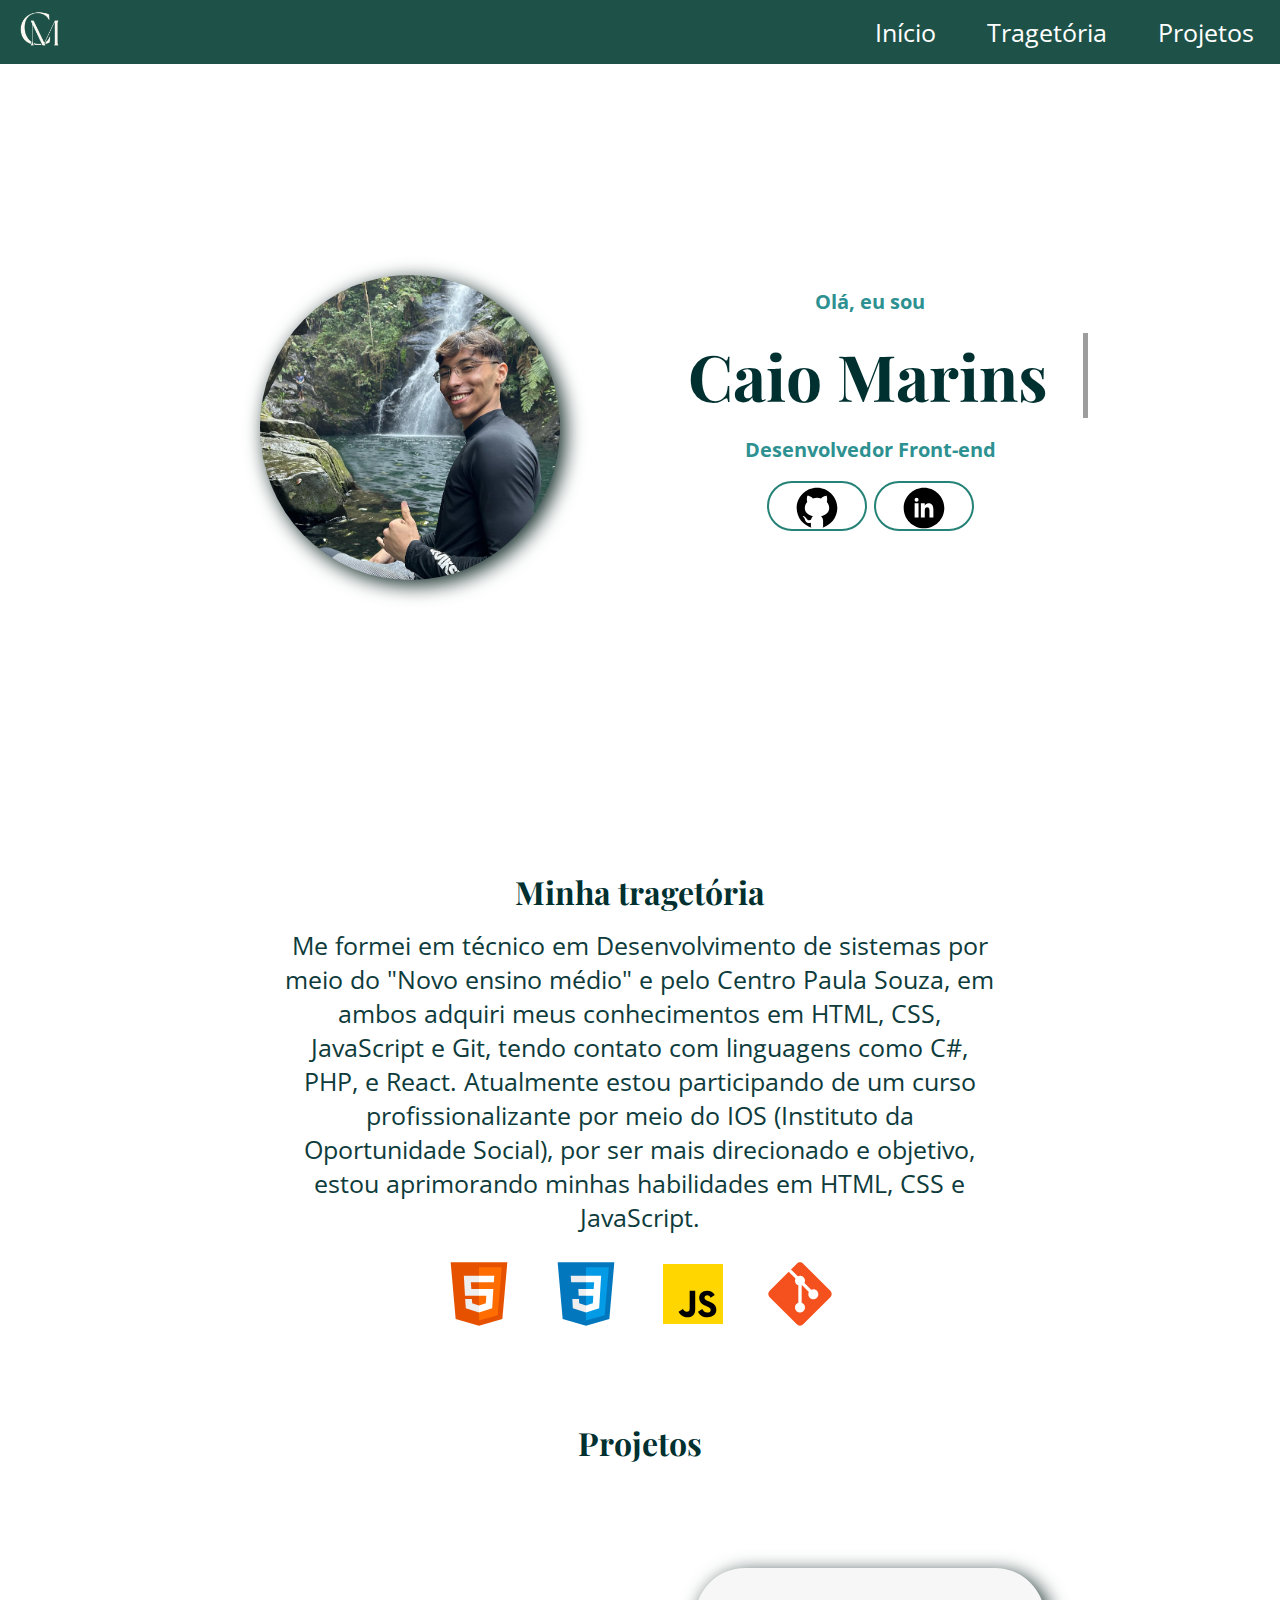
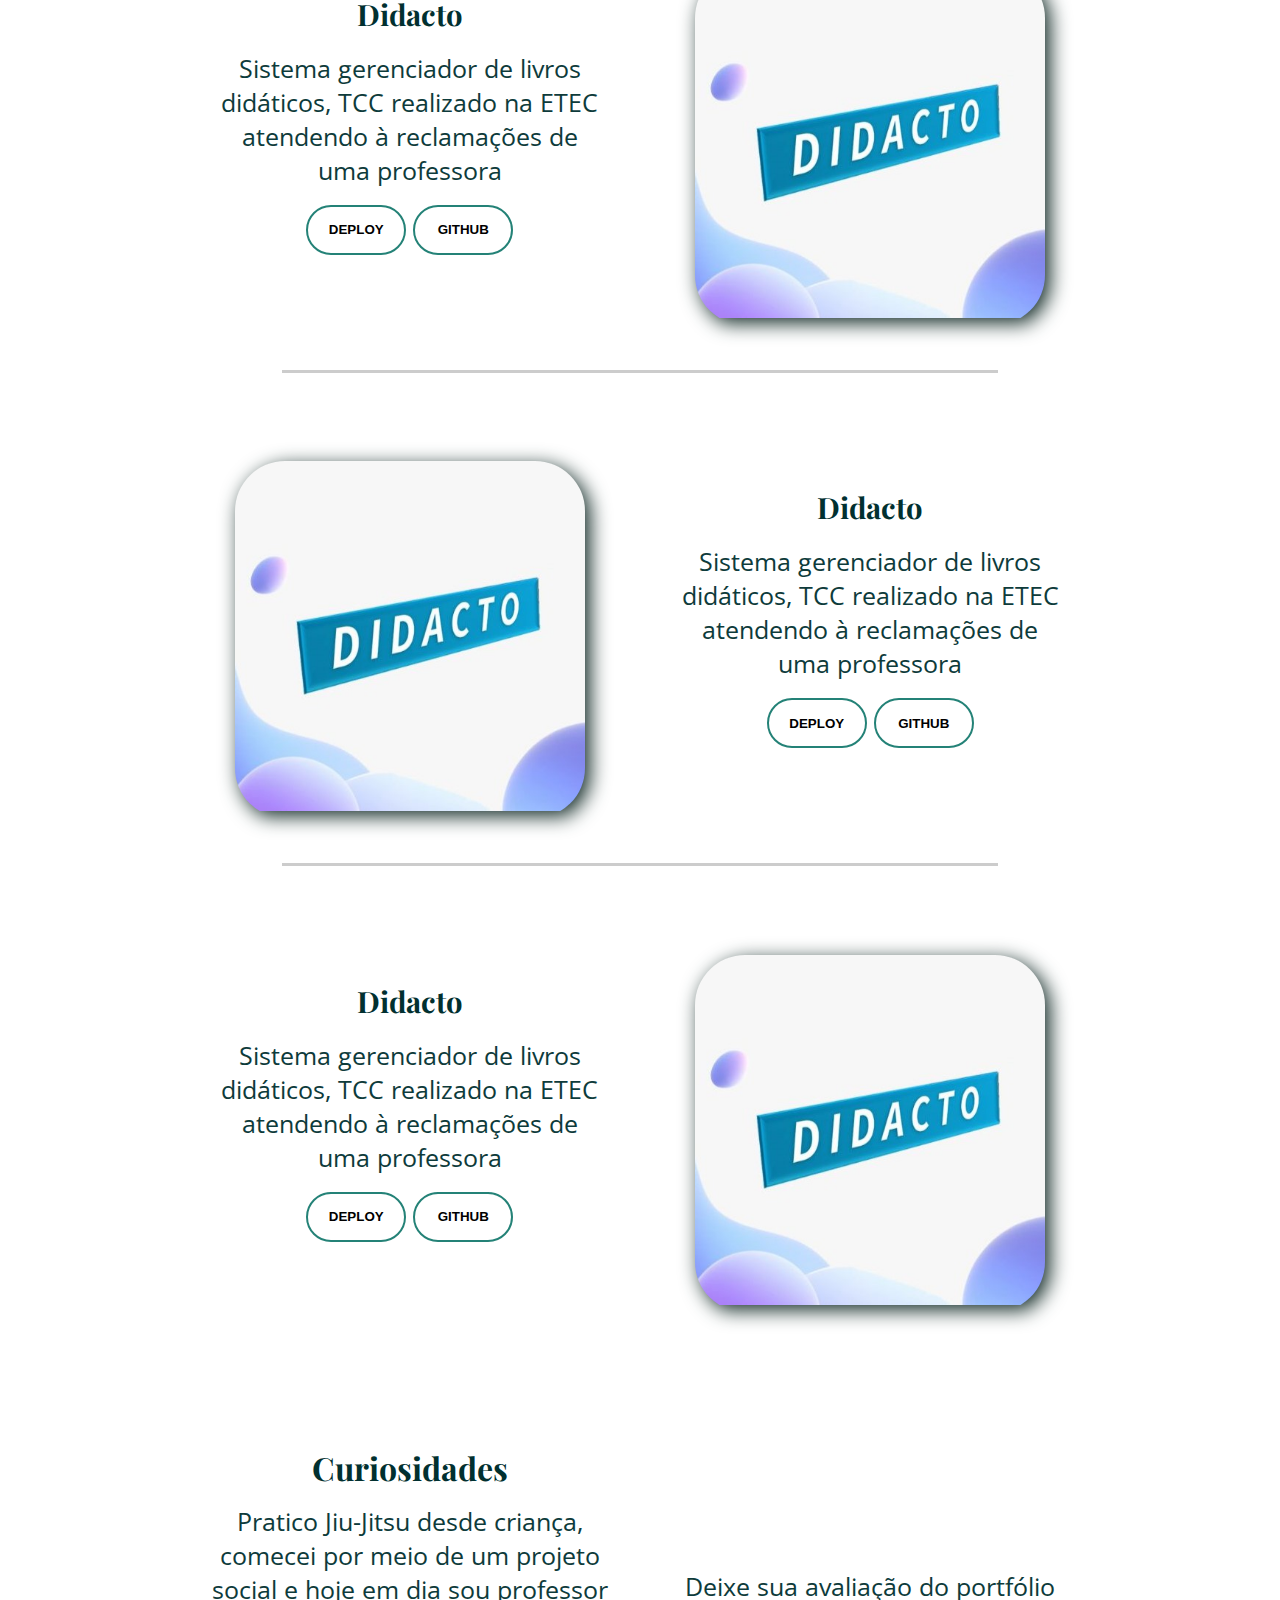
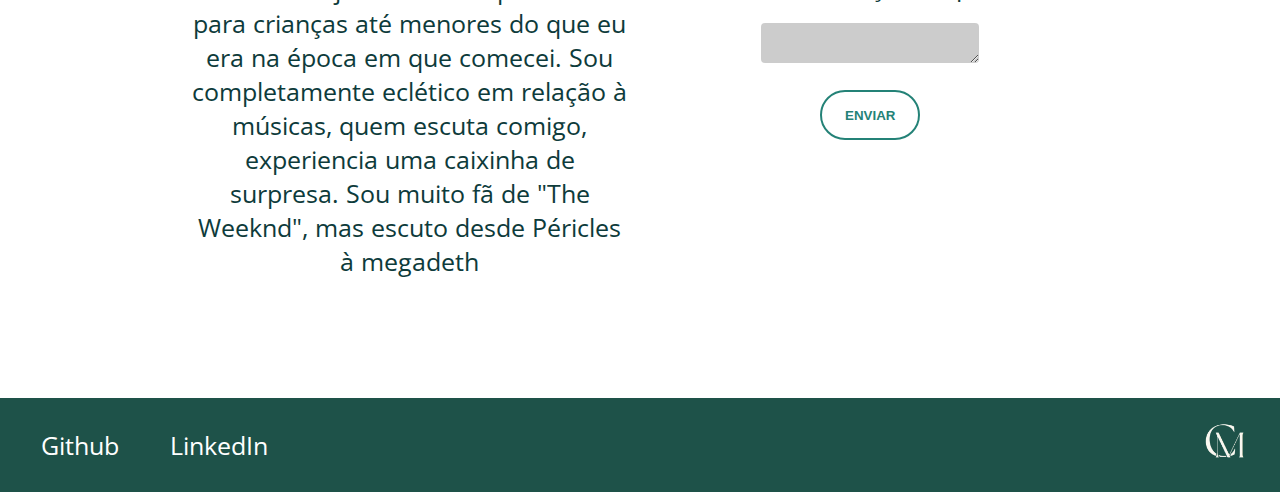
==== commit 889c063a: "implementação linguagens utilizadas" ====
--- a/index.html
+++ b/index.html
@@ -55,7 +55,7 @@
                 Souza, em ambos adquiri meus conhecimentos em HTML, CSS, JavaScript e Git, tendo contato com
                 linguagens como C#, PHP, e React.
                 Atualmente estou participando de um curso profissionalizante por meio do IOS (Instituto da Oportunidade
-                Social), por ser mais direcionado e objetivo, estou aprimorando relativamente minhas habilidades em
+                Social), por ser mais direcionado e objetivo, estou aprimorando minhas habilidades em
                 HTML, CSS e JavaScript.</p>
             <div class="linguagens">
                 <svg xmlns="http://www.w3.org/2000/svg" x="0px" y="0px" width="80" height="80" viewBox="0 0 48 48">
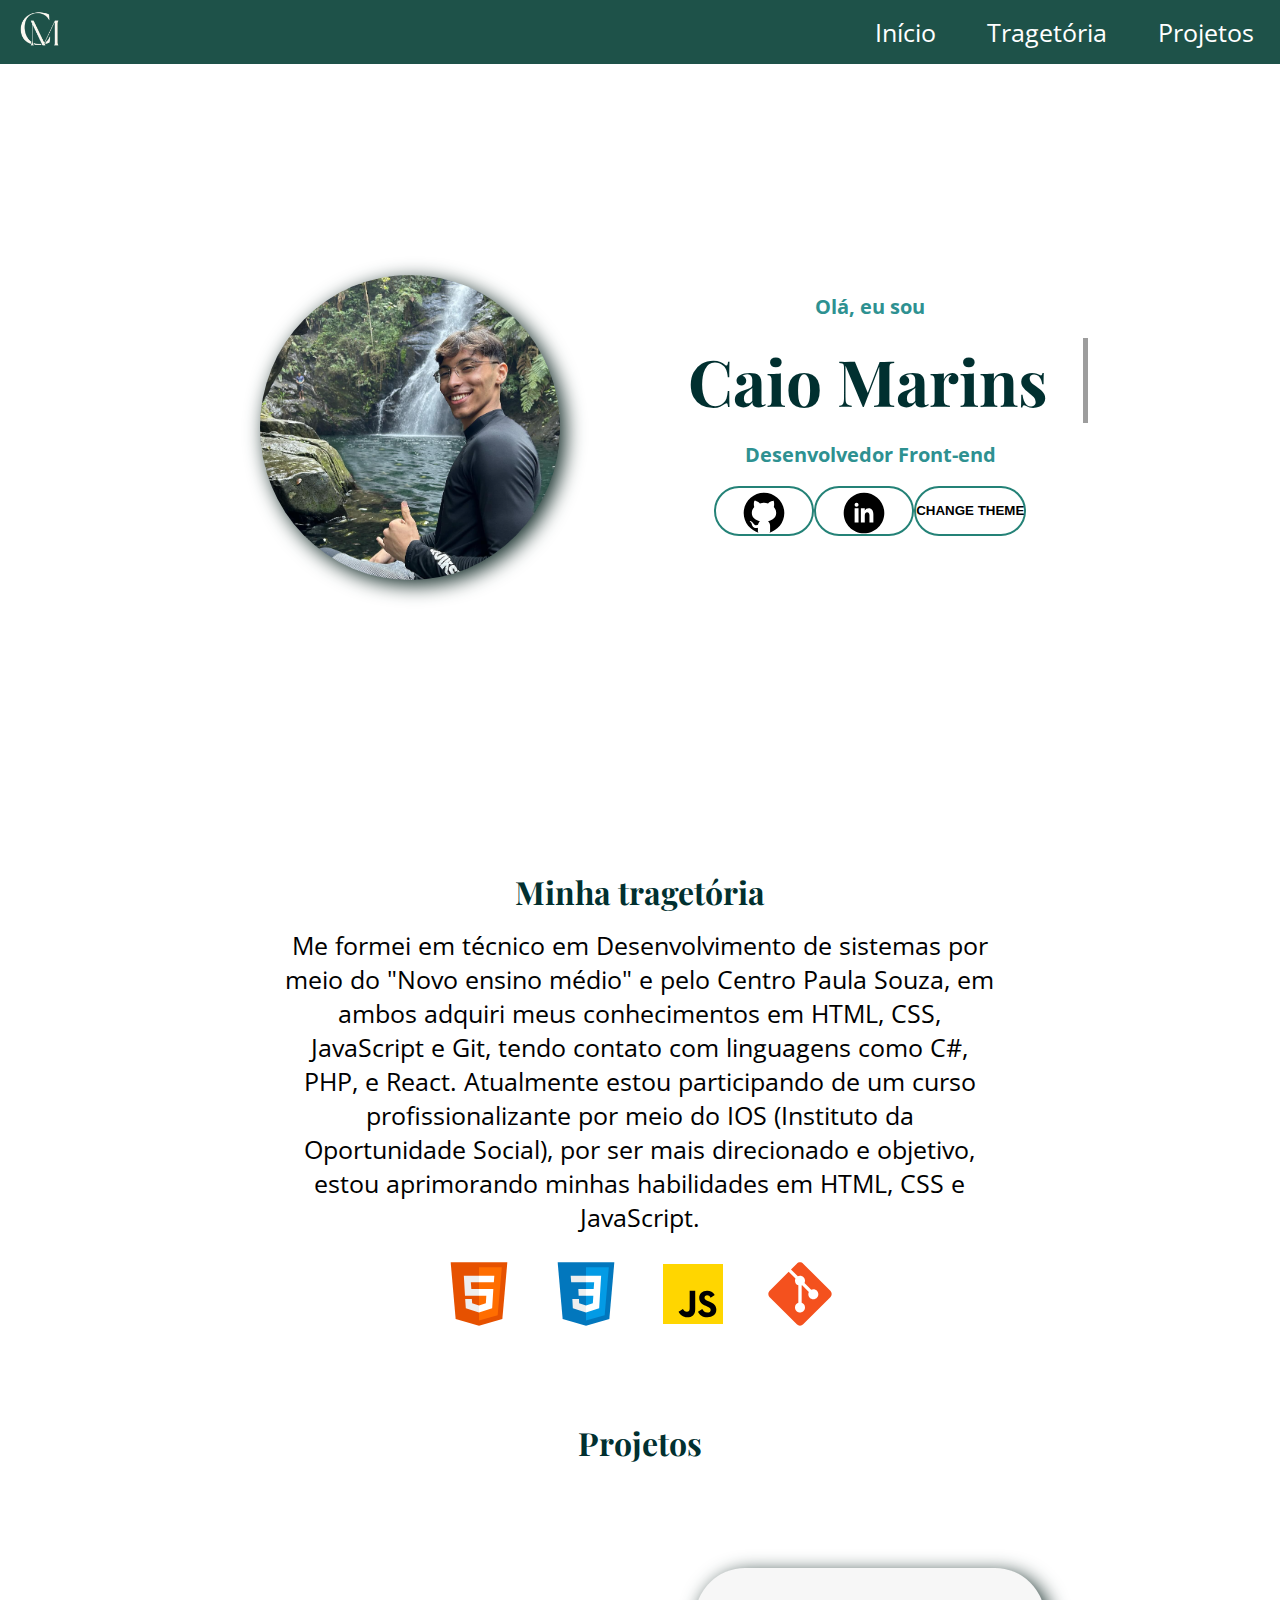
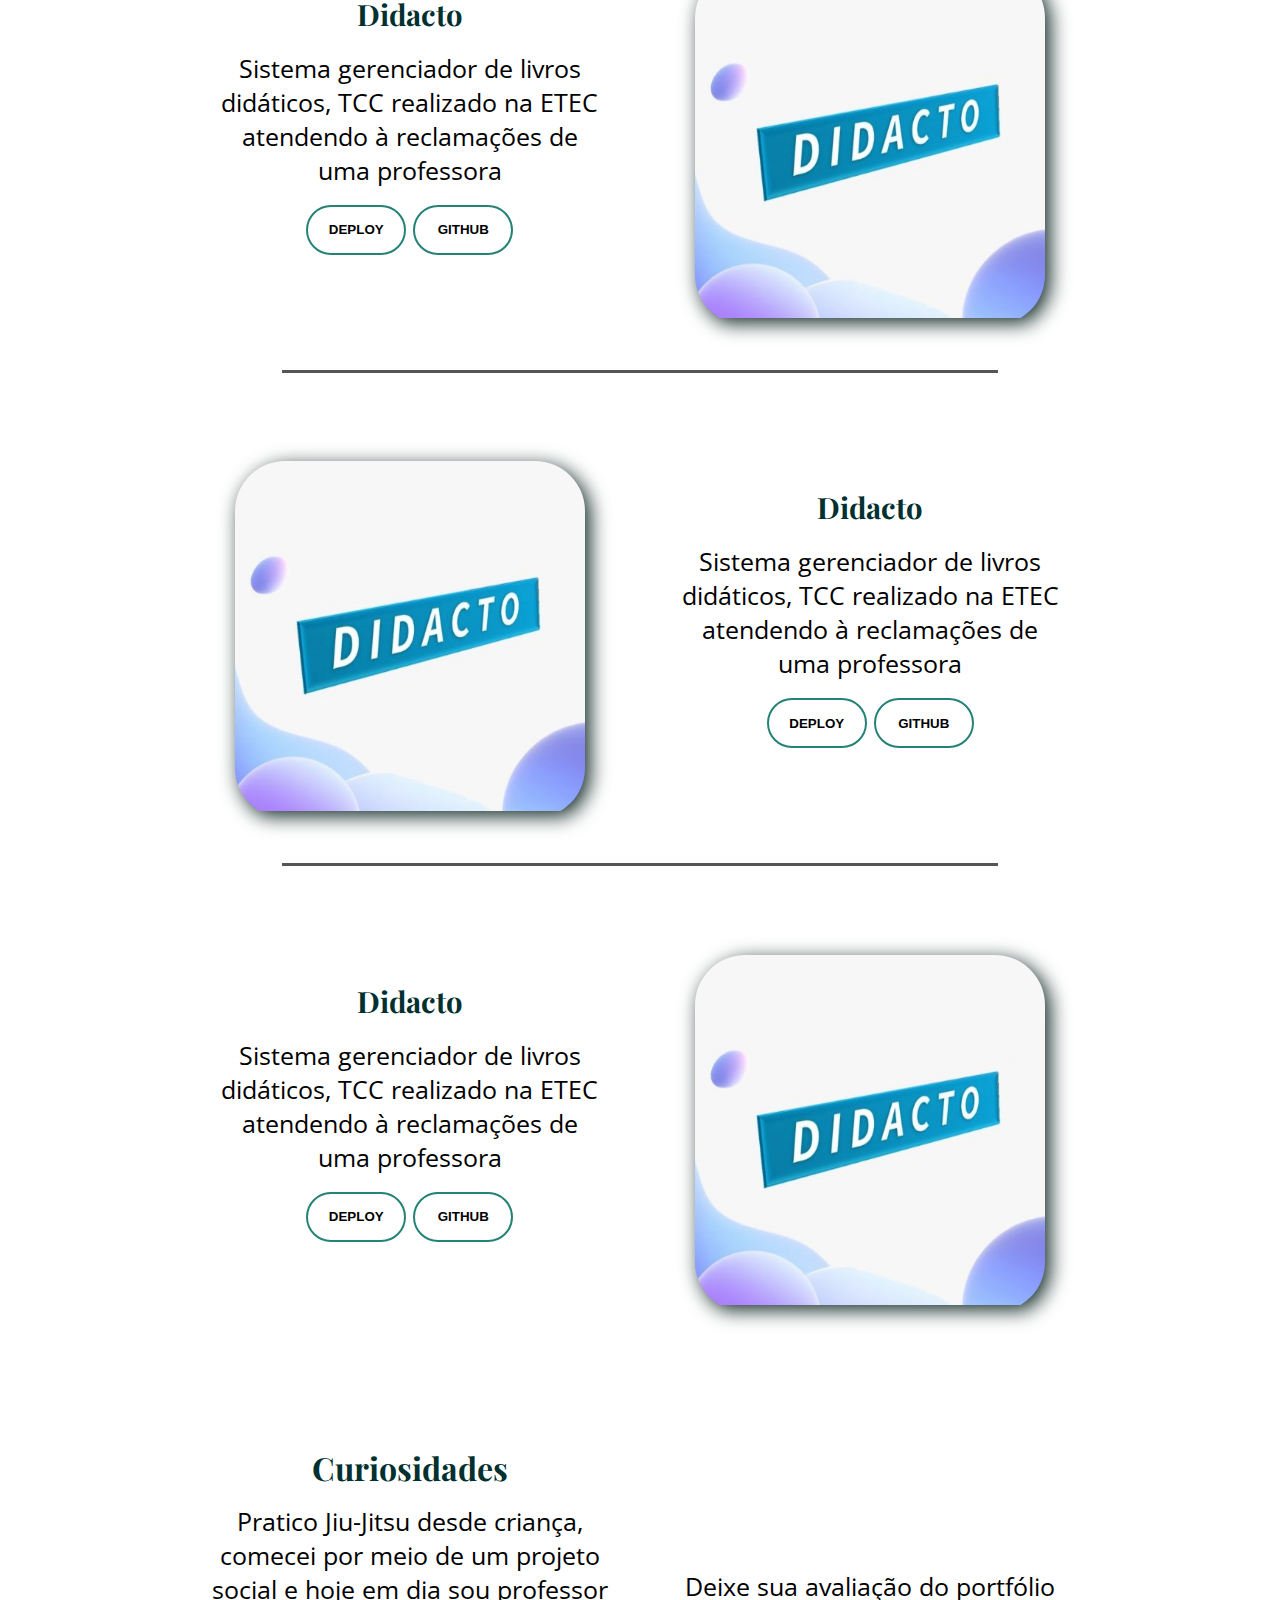
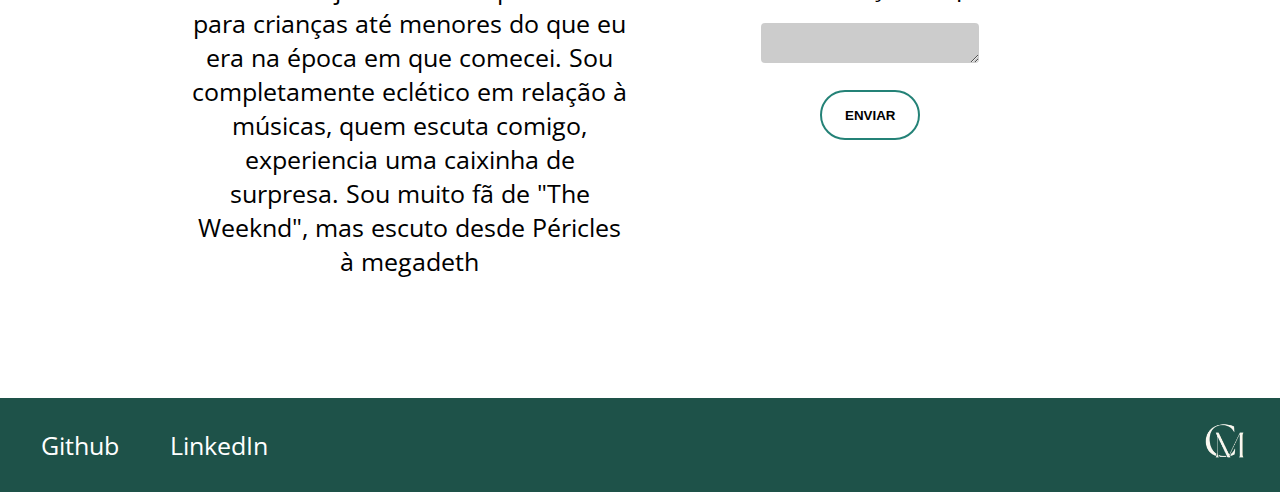
==== commit d7bd5e10: "feat: dark mode" ====
--- a/index.html
+++ b/index.html
@@ -7,9 +7,10 @@
     <title>Caio Marins</title>
     <link rel="stylesheet" href="./css/style.css">
     <link rel="stylesheet" href="./css/mediaquery.css">
+    
 </head>
 
-<body>
+<body class="light-mode">
     <header id="home">
         <nav>
             <a href="./index.html"><img src="./img/logo.png" class="logo" alt="logo"></a>
@@ -17,6 +18,7 @@
                 <li><a href="#home">Início</a></li>
                 <li><a href="#tragetoria">Tragetória</a></li>
                 <li><a href="#projetos">Projetos</a></li>
+                
             </ul>
         </nav>
     </header>
@@ -31,23 +33,27 @@
             <h1 class="cursor">Caio Marins</h1>
             <p class="dev">Desenvolvedor Front-end
             </p>
-            <button>
-                <a href="https://github.com/CaioMarinss" target="_blank"><svg xmlns="http://www.w3.org/2000/svg" x="0px"
-                        y="0px" width="50px" height="50px" viewBox="0 0 64 64">
-                        <path
-                            d="M32 6C17.641 6 6 17.641 6 32c0 12.277 8.512 22.56 19.955 25.286-.592-.141-1.179-.299-1.755-.479V50.85c0 0-.975.325-2.275.325-3.637 0-5.148-3.245-5.525-4.875-.229-.993-.827-1.934-1.469-2.509-.767-.684-1.126-.686-1.131-.92-.01-.491.658-.471.975-.471 1.625 0 2.857 1.729 3.429 2.623 1.417 2.207 2.938 2.577 3.721 2.577.975 0 1.817-.146 2.397-.426.268-1.888 1.108-3.57 2.478-4.774-6.097-1.219-10.4-4.716-10.4-10.4 0-2.928 1.175-5.619 3.133-7.792C19.333 23.641 19 22.494 19 20.625c0-1.235.086-2.751.65-4.225 0 0 3.708.026 7.205 3.338C28.469 19.268 30.196 19 32 19s3.531.268 5.145.738c3.497-3.312 7.205-3.338 7.205-3.338.567 1.474.65 2.99.65 4.225 0 2.015-.268 3.19-.432 3.697C46.466 26.475 47.6 29.124 47.6 32c0 5.684-4.303 9.181-10.4 10.4 1.628 1.43 2.6 3.513 2.6 5.85v8.557c-.576.181-1.162.338-1.755.479C49.488 54.56 58 44.277 58 32 58 17.641 46.359 6 32 6zM33.813 57.93C33.214 57.972 32.61 58 32 58 32.61 58 33.213 57.971 33.813 57.93zM37.786 57.346c-1.164.265-2.357.451-3.575.554C35.429 57.797 36.622 57.61 37.786 57.346zM32 58c-.61 0-1.214-.028-1.813-.07C30.787 57.971 31.39 58 32 58zM29.788 57.9c-1.217-.103-2.411-.289-3.574-.554C27.378 57.61 28.571 57.797 29.788 57.9z">
-                        </path>
-                    </svg></a>
-            </button>
-            <button>
-                <a href="https://www.linkedin.com/in/caio-marins-247633265/" target="_blank">
-                    <svg xmlns="http://www.w3.org/2000/svg" x="0px" y="0px" width="50" height="50" viewBox="0 0 64 64">
-                        <path
-                            d="M32,6C17.641,6,6,17.641,6,32c0,14.359,11.641,26,26,26s26-11.641,26-26C58,17.641,46.359,6,32,6z M25,44h-5V26h5V44z M22.485,24h-0.028C20.965,24,20,22.888,20,21.499C20,20.08,20.995,19,22.514,19c1.521,0,2.458,1.08,2.486,2.499 C25,22.887,24.035,24,22.485,24z M44,44h-5v-9c0-3-1.446-4-3-4c-1.445,0-3,1-3,4v9h-5V26h5v3c0.343-0.981,1.984-3,5-3c4,0,6,3,6,8 V44z">
-                        </path>
-                    </svg>
-                </a>
-            </button>
+            <div id="botoes">
+                <button>
+                    <a href="https://github.com/CaioMarinss" target="_blank"><svg xmlns="http://www.w3.org/2000/svg" x="0px"
+                            y="0px" width="50px" height="50px" viewBox="0 0 64 64">
+                            <path
+                                d="M32 6C17.641 6 6 17.641 6 32c0 12.277 8.512 22.56 19.955 25.286-.592-.141-1.179-.299-1.755-.479V50.85c0 0-.975.325-2.275.325-3.637 0-5.148-3.245-5.525-4.875-.229-.993-.827-1.934-1.469-2.509-.767-.684-1.126-.686-1.131-.92-.01-.491.658-.471.975-.471 1.625 0 2.857 1.729 3.429 2.623 1.417 2.207 2.938 2.577 3.721 2.577.975 0 1.817-.146 2.397-.426.268-1.888 1.108-3.57 2.478-4.774-6.097-1.219-10.4-4.716-10.4-10.4 0-2.928 1.175-5.619 3.133-7.792C19.333 23.641 19 22.494 19 20.625c0-1.235.086-2.751.65-4.225 0 0 3.708.026 7.205 3.338C28.469 19.268 30.196 19 32 19s3.531.268 5.145.738c3.497-3.312 7.205-3.338 7.205-3.338.567 1.474.65 2.99.65 4.225 0 2.015-.268 3.19-.432 3.697C46.466 26.475 47.6 29.124 47.6 32c0 5.684-4.303 9.181-10.4 10.4 1.628 1.43 2.6 3.513 2.6 5.85v8.557c-.576.181-1.162.338-1.755.479C49.488 54.56 58 44.277 58 32 58 17.641 46.359 6 32 6zM33.813 57.93C33.214 57.972 32.61 58 32 58 32.61 58 33.213 57.971 33.813 57.93zM37.786 57.346c-1.164.265-2.357.451-3.575.554C35.429 57.797 36.622 57.61 37.786 57.346zM32 58c-.61 0-1.214-.028-1.813-.07C30.787 57.971 31.39 58 32 58zM29.788 57.9c-1.217-.103-2.411-.289-3.574-.554C27.378 57.61 28.571 57.797 29.788 57.9z">
+                            </path>
+                        </svg></a>
+                </button>
+                <button>
+                    <a href="https://www.linkedin.com/in/caio-marins-247633265/" target="_blank">
+                        <svg xmlns="http://www.w3.org/2000/svg" x="0px" y="0px" width="50" height="50" viewBox="0 0 64 64">
+                            <path
+                                d="M32,6C17.641,6,6,17.641,6,32c0,14.359,11.641,26,26,26s26-11.641,26-26C58,17.641,46.359,6,32,6z M25,44h-5V26h5V44z M22.485,24h-0.028C20.965,24,20,22.888,20,21.499C20,20.08,20.995,19,22.514,19c1.521,0,2.458,1.08,2.486,2.499 C25,22.887,24.035,24,22.485,24z M44,44h-5v-9c0-3-1.446-4-3-4c-1.445,0-3,1-3,4v9h-5V26h5v3c0.343-0.981,1.984-3,5-3c4,0,6,3,6,8 V44z">
+                            </path>
+                        </svg>
+                    </a>
+                </button>
+                <button id="toggle-dark-mode">Change Theme</button>
+            </div>
+
         </section>
         <section id="tragetoria">
             <h2>Minha tragetória</h2>
@@ -58,7 +64,7 @@
                 Social), por ser mais direcionado e objetivo, estou aprimorando minhas habilidades em
                 HTML, CSS e JavaScript.</p>
             <div class="linguagens">
-                <svg xmlns="http://www.w3.org/2000/svg" x="0px" y="0px" width="80" height="80" viewBox="0 0 48 48">
+                <svg xmlns="http://www.w3.org/2000/svg" x="0px" y="0px" width="80" height="80" viewBox="0 0 48 48" class="zoom">
                     <path fill="#E65100" d="M41,5H7l3,34l14,4l14-4L41,5L41,5z"></path>
                     <path fill="#FF6D00" d="M24 8L24 39.9 35.2 36.7 37.7 8z"></path>
                     <path fill="#FFF"
@@ -67,7 +73,7 @@
                         d="M24,30.9v4.2l-7.9-2.6L15.7,27h4l0.2,2.5L24,30.9z M19.1,17H24v-4h-9.1l0.7,12H24v-4h-4.6L19.1,17z">
                     </path>
                 </svg>
-                <svg xmlns="http://www.w3.org/2000/svg" x="0px" y="0px" width="80" height="80" viewBox="0 0 48 48">
+                <svg xmlns="http://www.w3.org/2000/svg" x="0px" y="0px" width="80" height="80" viewBox="0 0 48 48" class="zoom">
                     <path fill="#0277BD" d="M41,5H7l3,34l14,4l14-4L41,5L41,5z"></path>
                     <path fill="#039BE5" d="M24 8L24 39.9 35.2 36.7 37.7 8z"></path>
                     <path fill="#FFF"
@@ -77,23 +83,24 @@
                         d="M24,13v4h-8.9l-0.3-4H24z M19.4,21l0.2,4H24v-4H19.4z M19.8,27h-4l0.3,5.5l7.9,2.6v-4.2l-4.1-1.4L19.8,27z">
                     </path>
                 </svg>
-                <svg xmlns="http://www.w3.org/2000/svg" x="0px" y="0px" width="80" height="80" viewBox="0 0 48 48">
+                <svg xmlns="http://www.w3.org/2000/svg" x="0px" y="0px" width="80" height="80" viewBox="0 0 48 48" class="zoom">
                     <path fill="#ffd600" d="M6,42V6h36v36H6z"></path>
                     <path fill="#000001"
                         d="M29.538 32.947c.692 1.124 1.444 2.201 3.037 2.201 1.338 0 2.04-.665 2.04-1.585 0-1.101-.726-1.492-2.198-2.133l-.807-.344c-2.329-.988-3.878-2.226-3.878-4.841 0-2.41 1.845-4.244 4.728-4.244 2.053 0 3.528.711 4.592 2.573l-2.514 1.607c-.553-.988-1.151-1.377-2.078-1.377-.946 0-1.545.597-1.545 1.377 0 .964.6 1.354 1.985 1.951l.807.344C36.452 29.645 38 30.839 38 33.523 38 36.415 35.716 38 32.65 38c-2.999 0-4.702-1.505-5.65-3.368L29.538 32.947zM17.952 33.029c.506.906 1.275 1.603 2.381 1.603 1.058 0 1.667-.418 1.667-2.043V22h3.333v11.101c0 3.367-1.953 4.899-4.805 4.899-2.577 0-4.437-1.746-5.195-3.368L17.952 33.029z">
                     </path>
                 </svg>
-                <svg xmlns="http://www.w3.org/2000/svg" x="0px" y="0px" width="80" height="80" viewBox="0 0 48 48">
+                <svg xmlns="http://www.w3.org/2000/svg" x="0px" y="0px" width="80" height="80" viewBox="0 0 48 48" class="zoom">
                     <path fill="#F4511E"
                         d="M42.2,22.1L25.9,5.8C25.4,5.3,24.7,5,24,5c0,0,0,0,0,0c-0.7,0-1.4,0.3-1.9,0.8l-3.5,3.5l4.1,4.1c0.4-0.2,0.8-0.3,1.3-0.3c1.7,0,3,1.3,3,3c0,0.5-0.1,0.9-0.3,1.3l4,4c0.4-0.2,0.8-0.3,1.3-0.3c1.7,0,3,1.3,3,3s-1.3,3-3,3c-1.7,0-3-1.3-3-3c0-0.5,0.1-0.9,0.3-1.3l-4-4c-0.1,0-0.2,0.1-0.3,0.1v10.4c1.2,0.4,2,1.5,2,2.8c0,1.7-1.3,3-3,3s-3-1.3-3-3c0-1.3,0.8-2.4,2-2.8V18.8c-1.2-0.4-2-1.5-2-2.8c0-0.5,0.1-0.9,0.3-1.3l-4.1-4.1L5.8,22.1C5.3,22.6,5,23.3,5,24c0,0.7,0.3,1.4,0.8,1.9l16.3,16.3c0,0,0,0,0,0c0.5,0.5,1.2,0.8,1.9,0.8s1.4-0.3,1.9-0.8l16.3-16.3c0.5-0.5,0.8-1.2,0.8-1.9C43,23.3,42.7,22.6,42.2,22.1z">
                     </path>
                 </svg>
+                
             </div>
         </section>
         <section id="projetos">
             <h2>Projetos</h2>
 
-            <div class="item-projeto" id="item1">
+            <div class="item-projeto zoom" id="item1">
                 <img src="./img/didacto.jpg" alt="foto do projeto">
             </div>
             <div class="item-texto" id="txt1">
@@ -111,7 +118,7 @@
 
             <div class="divider " id="d1"></div>
 
-            <div class="item-projeto" id="item2">
+            <div class="item-projeto zoom" id="item2">
                 <img src="./img/didacto.jpg" alt="foto do projeto">
             </div>
 
@@ -130,7 +137,7 @@
 
             <div class="divider" id="d2"></div>
 
-            <div class="item-projeto" id="item3">
+            <div class="item-projeto zoom" id="item3">
                 <img src="./img/didacto.jpg" alt="foto do projeto">
             </div>
             <div class="item-texto" id="txt3">
@@ -174,6 +181,7 @@
         </ul>
         <a href="./index.html"><img src="./img/logo.png" class="logo" alt="logo"></a>
     </footer>
+    <script src="./js/main.js"></script>
 </body>
 
 </html>--- a/css/style.css
+++ b/css/style.css
@@ -5,23 +5,79 @@
     padding: 0;
     box-sizing: border-box;
     /* cores de background */
-    --background: #1e5249;
-    --background-body: #ffffff;
-    --background-button: white;
+    --background-light: #1e5249;
+    --background-body-light: #ffffff;
+    --background-button-light: white;
     /* cores de texto */
-    --titles-color: #013030;
-    --p-color: #2e9191;
-    --details-color: white;
+    --titles-color-light: #013030;
+    --p-color-light: #2e9191;
+    --details-color-light: white;
     /* demais */
-    --sombras: #0e2723;
-    --button-border: rgba(36, 130, 119, 1);
+    --sombras-light: #0e2723;
+    --button-border-light: rgba(36, 130, 119, 1);
+}
+
+
+/* Light Mode - padrão */
+body.light-mode {
+    transition: background-color .6s ease, color .6s ease;
+
+    background-color: #ffffff;
+    color: #000000;
+
+    header {
+        background-color: var(--background-body-light);
+    }
+
+    button {
+        background-color: var(--background-button-light);
+        color: #000;
+    }
+}
+
+/* Dark Mode */
+body.dark-mode {
+    background-color: var(--sombras-light);
+    color: #ffffff;
+    transition: background-color .6s ease, color .6s ease;
+
+    header {
+        background-color: #1e1e1e;
+    }
+
+    button {
+        color: var(--titles-color-light);
+        background-color: var(--p-color-light);
+        border-color: #ffffff;
+    }
+
+    h1{
+        color: #00a88c;
+    }
+
+    h2,
+    h3 {
+        color: var(--p-color-light);
+    }
+
+    textarea {
+        background-color: #0e3b3b;
+    }
+
+
+}
+
+#botoes{
+    display: flex;
+    justify-content: center;
+    align-items: center;
 }
 
 body {
     display: flex;
     flex-direction: column;
     flex: 1;
-    background-color: var(--background-body);
+    background-color: var(--background-body-light);
     color: #0e3b3b;
     font-family: "Open Sans", sans-serif;
     font-size: 25px;
@@ -31,7 +87,7 @@
     position: fixed;
     width: 100vw;
     display: flex;
-    background-color: var(--background);
+    background-color: var(--background-light);
     justify-content: space-between;
     align-items: center;
     z-index: 1;
@@ -62,7 +118,7 @@
         img {
             max-width: 450px;
             border-radius: 100%;
-            filter: drop-shadow(5px 5px 10px var(--sombras));
+            filter: drop-shadow(5px 5px 10px var(--sombras-light));
         }
     }
 
@@ -81,9 +137,9 @@
 }
 
 footer {
-    background-color: var(--background);
+    background-color: var(--background-light);
     padding: 15px;
-    color: var(--details-color);
+    color: var(--details-color-light);
     display: flex;
     justify-content: space-between;
     align-items: center;
@@ -97,7 +153,7 @@
 h1,
 h2,
 h3 {
-    color: var(--titles-color);
+    color: var(--titles-color-light);
     font-family: "Playfair Display", serif;
 }
 
@@ -116,7 +172,7 @@
 
 a {
     text-decoration: none;
-    color: var(--details-color);
+    color: var(--details-color-light);
 
 }
 
@@ -131,19 +187,20 @@
     display: inline-block;
     cursor: pointer;
     border-radius: 500px;
-    border: 2px solid var(--button-border);
+    border: 2px solid var(--button-border-light);
     min-width: 100px;
     text-transform: uppercase;
     font-weight: 700;
     text-align: center;
-    background-color: var(--background-button);
+    background-color: var(--background-button-light);
     height: 50px;
-    color: var(--button-border);
+    color: var(--button-border-light);
 
     &:hover {
         transition: transform .2s;
         transform: scale(1.2);
     }
+
 }
 
 textarea {
@@ -183,8 +240,9 @@
         border-radius: 50px;
         overflow: hidden;
         margin: 10% auto 0;
-        filter: drop-shadow(5px 5px 10px var(--sombras));
-            img {
+        filter: drop-shadow(5px 5px 10px var(--sombras-light));
+
+        img {
             max-width: 350px;
             max-height: 350px;
         }
@@ -199,20 +257,38 @@
             color: #000;
             font-weight: 750;
         }
-    }
-    
-    #item1 { grid-area: item1; }
-    #txt1 { grid-area: item2; }
-    #item2 { grid-area: item3; }
-    #txt2 { grid-area: item4; }
-    #item3 { grid-area: item5; }
-    #txt3 { grid-area: item6; }
+
+    }
+
+    #item1 {
+        grid-area: item1;
+    }
+
+    #txt1 {
+        grid-area: item2;
+    }
+
+    #item2 {
+        grid-area: item3;
+    }
+
+    #txt2 {
+        grid-area: item4;
+    }
+
+    #item3 {
+        grid-area: item5;
+    }
+
+    #txt3 {
+        grid-area: item6;
+    }
 
     & .divider {
         grid-column: 1/3;
         height: 3px;
         width: 80%;
-        background-color: rgba(0, 0, 0, .2);
+        background-color: rgb(85, 85, 85);
         margin: 0 auto;
     }
 
@@ -236,6 +312,12 @@
 
 }
 
+.zoom {
+    &:hover {
+        transition: transform .2s;
+        transform: scale(1.1);
+    }
+}
 
 .logo {
     max-width: 50px;
@@ -245,18 +327,20 @@
 
 .dev {
     font-weight: 700;
-    color: var(--p-color);
+    color: var(--p-color-light);
     position: relative;
     margin: 2vh auto;
     width: 80%;
 
 }
-.linguagens{
-    svg{
+
+.linguagens {
+    svg {
 
         margin: 20px 10px;
-    }    
-}
+    }
+}
+
 .cursor {
     position: relative;
     margin: 0 auto;
@@ -267,11 +351,21 @@
 
 /* animações */
 @keyframes saltos {
-    from { width: 0; }
-    to { width: 100%; }
+    from {
+        width: 0;
+    }
+
+    to {
+        width: 100%;
+    }
 }
 
 @keyframes piscapisca {
-    from { border-right-color: rgba(124, 124, 124, 0.75); }
-    to { border-right-color: transparent; }
+    from {
+        border-right-color: rgba(124, 124, 124, 0.75);
+    }
+
+    to {
+        border-right-color: transparent;
+    }
 }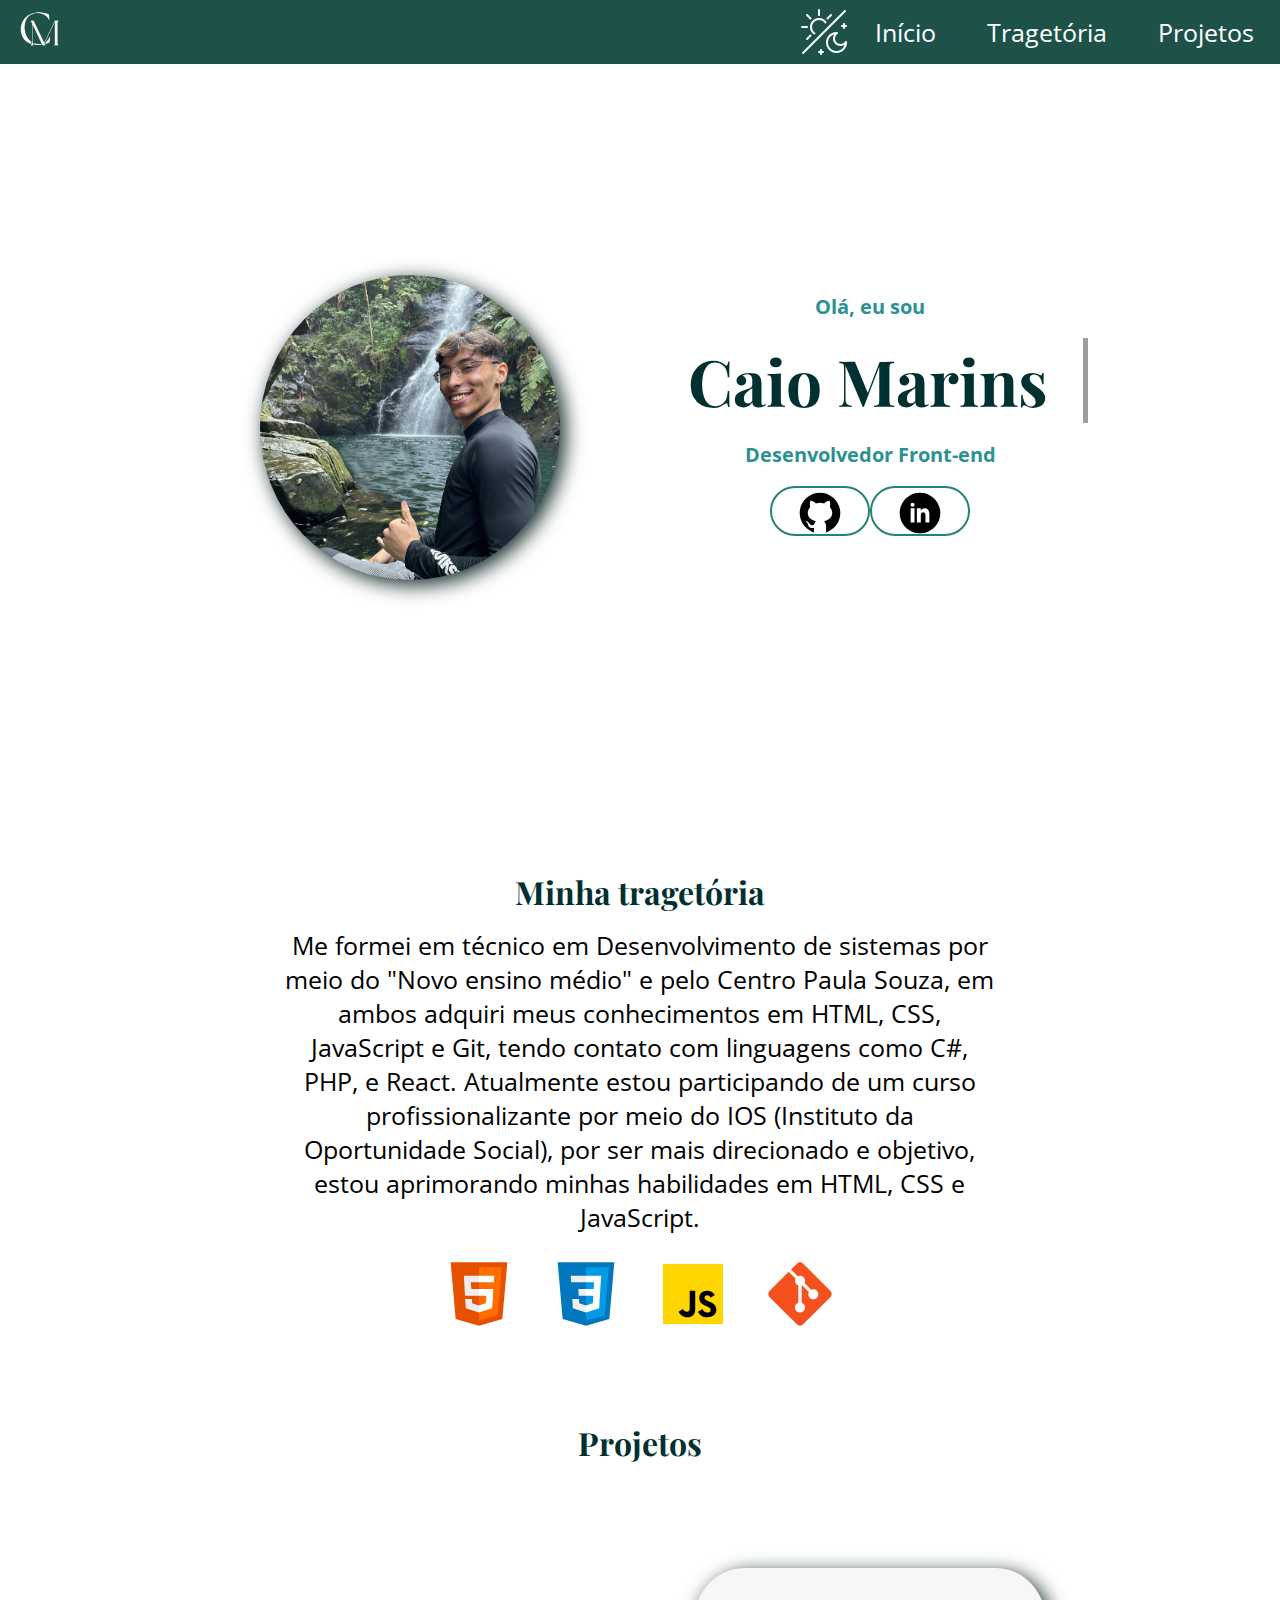
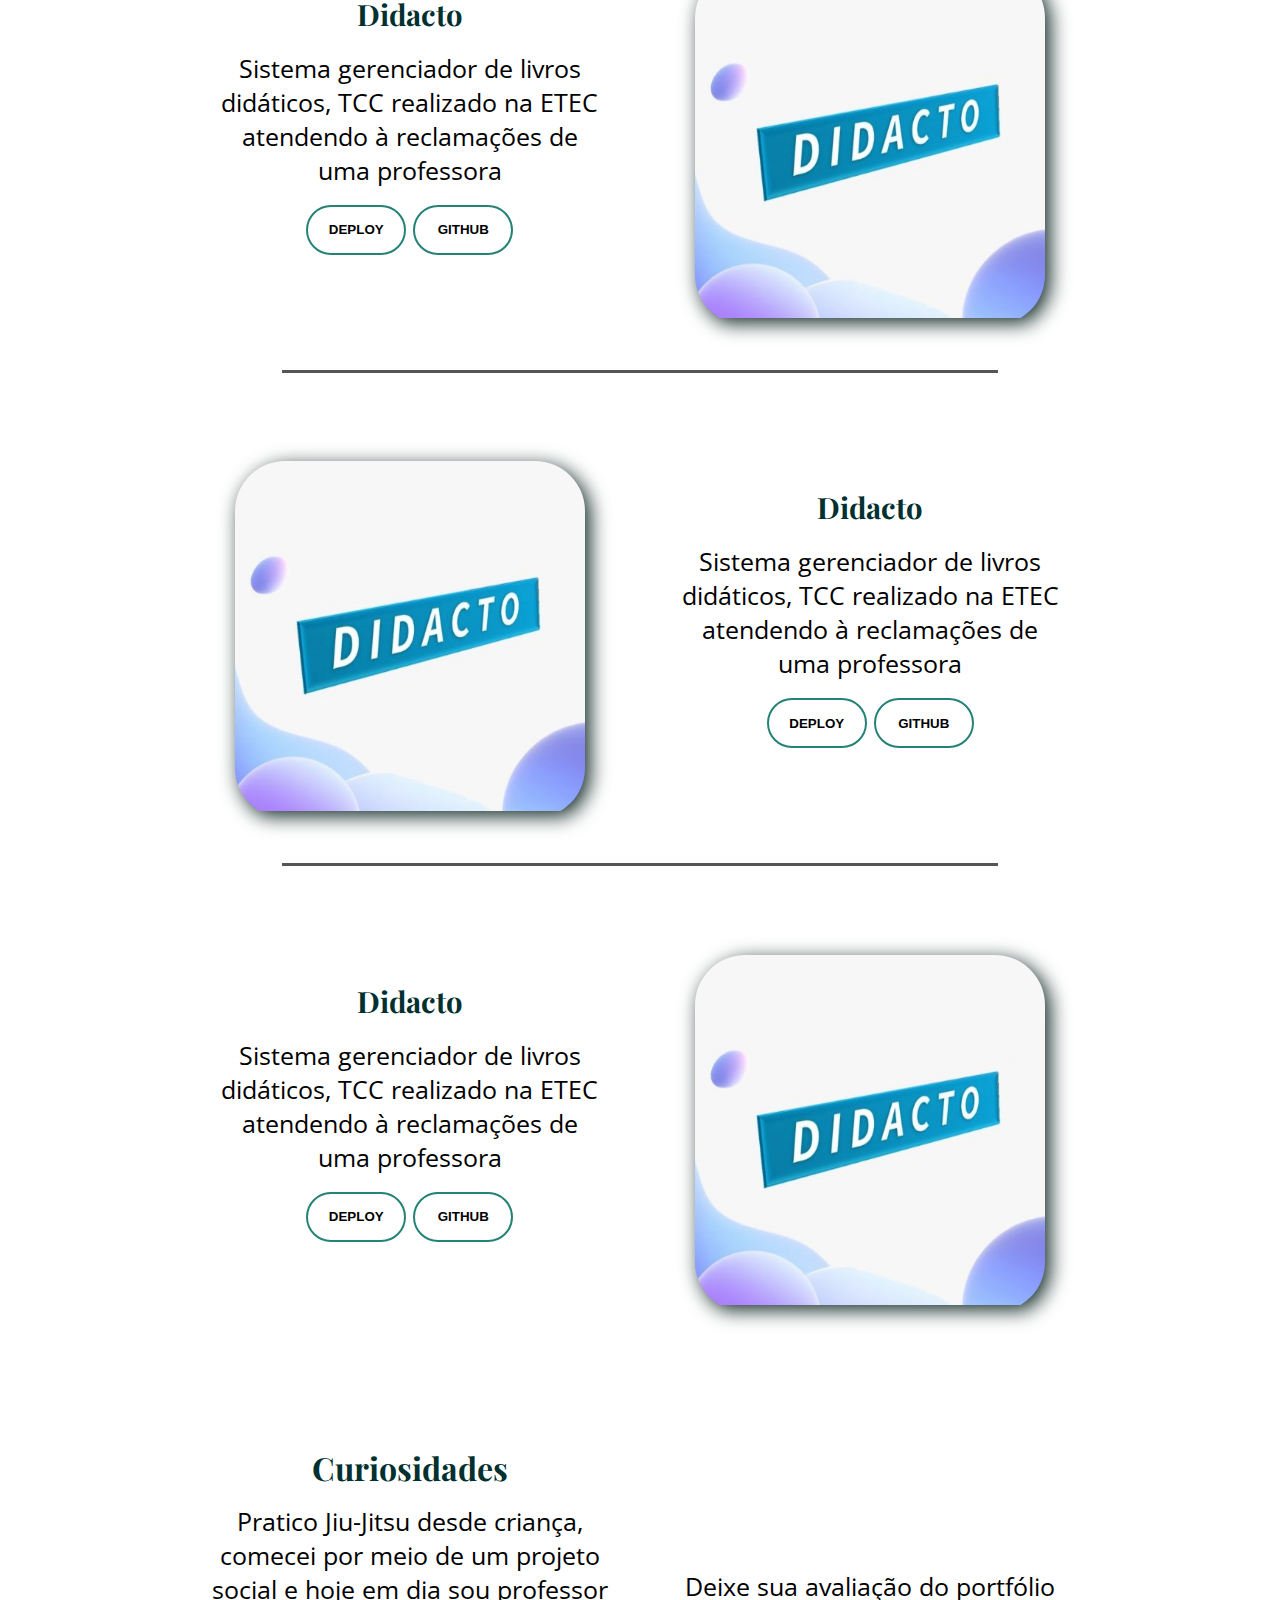
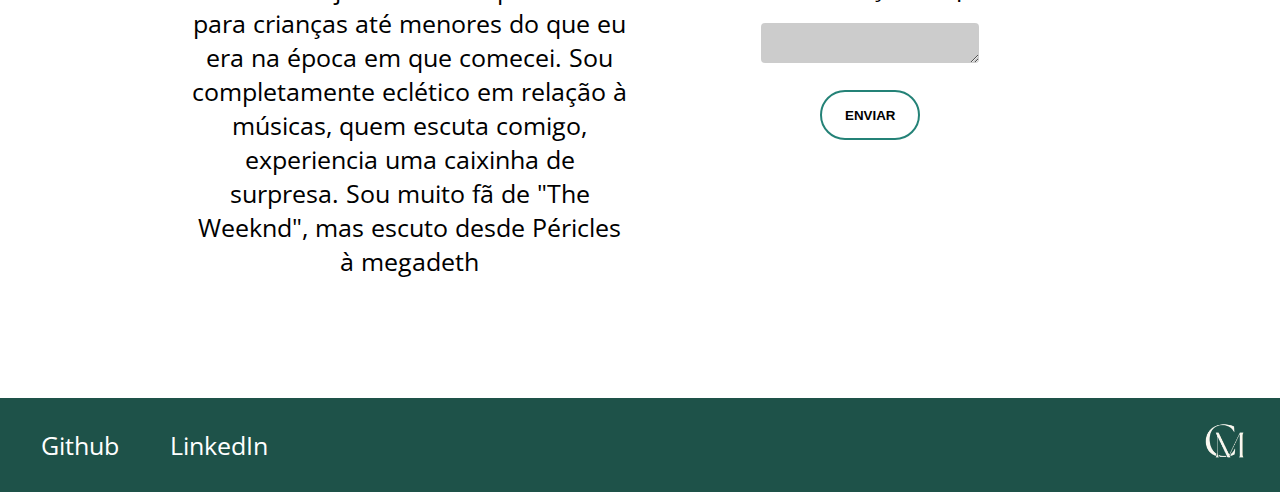
==== commit 8d0f95da: "feat: dark mode" ====
--- a/index.html
+++ b/index.html
@@ -13,8 +13,10 @@
 <body class="light-mode">
     <header id="home">
         <nav>
+            
             <a href="./index.html"><img src="./img/logo.png" class="logo" alt="logo"></a>
             <ul>
+                <img src="./img/icons8-dia-e-noite-50.png" id="toggle-dark-mode" alt="icone de mudar tema">
                 <li><a href="#home">Início</a></li>
                 <li><a href="#tragetoria">Tragetória</a></li>
                 <li><a href="#projetos">Projetos</a></li>
@@ -51,7 +53,6 @@
                         </svg>
                     </a>
                 </button>
-                <button id="toggle-dark-mode">Change Theme</button>
             </div>
 
         </section>
--- a/css/style.css
+++ b/css/style.css
@@ -17,7 +17,6 @@
     --button-border-light: rgba(36, 130, 119, 1);
 }
 
-
 /* Light Mode - padrão */
 body.light-mode {
     transition: background-color .6s ease, color .6s ease;
@@ -33,7 +32,12 @@
         background-color: var(--background-button-light);
         color: #000;
     }
-}
+
+    #toggle-dark-mode{
+        filter: invert(1) brightness(100%);
+    }
+}
+
 
 /* Dark Mode */
 body.dark-mode {
@@ -64,8 +68,8 @@
         background-color: #0e3b3b;
     }
 
-
-}
+}
+
 
 #botoes{
     display: flex;
@@ -181,7 +185,9 @@
     margin: 15px 2vw;
 
 }
-
+#toggle-dark-mode{
+    cursor: pointer;
+}
 button {
 
     display: inline-block;
